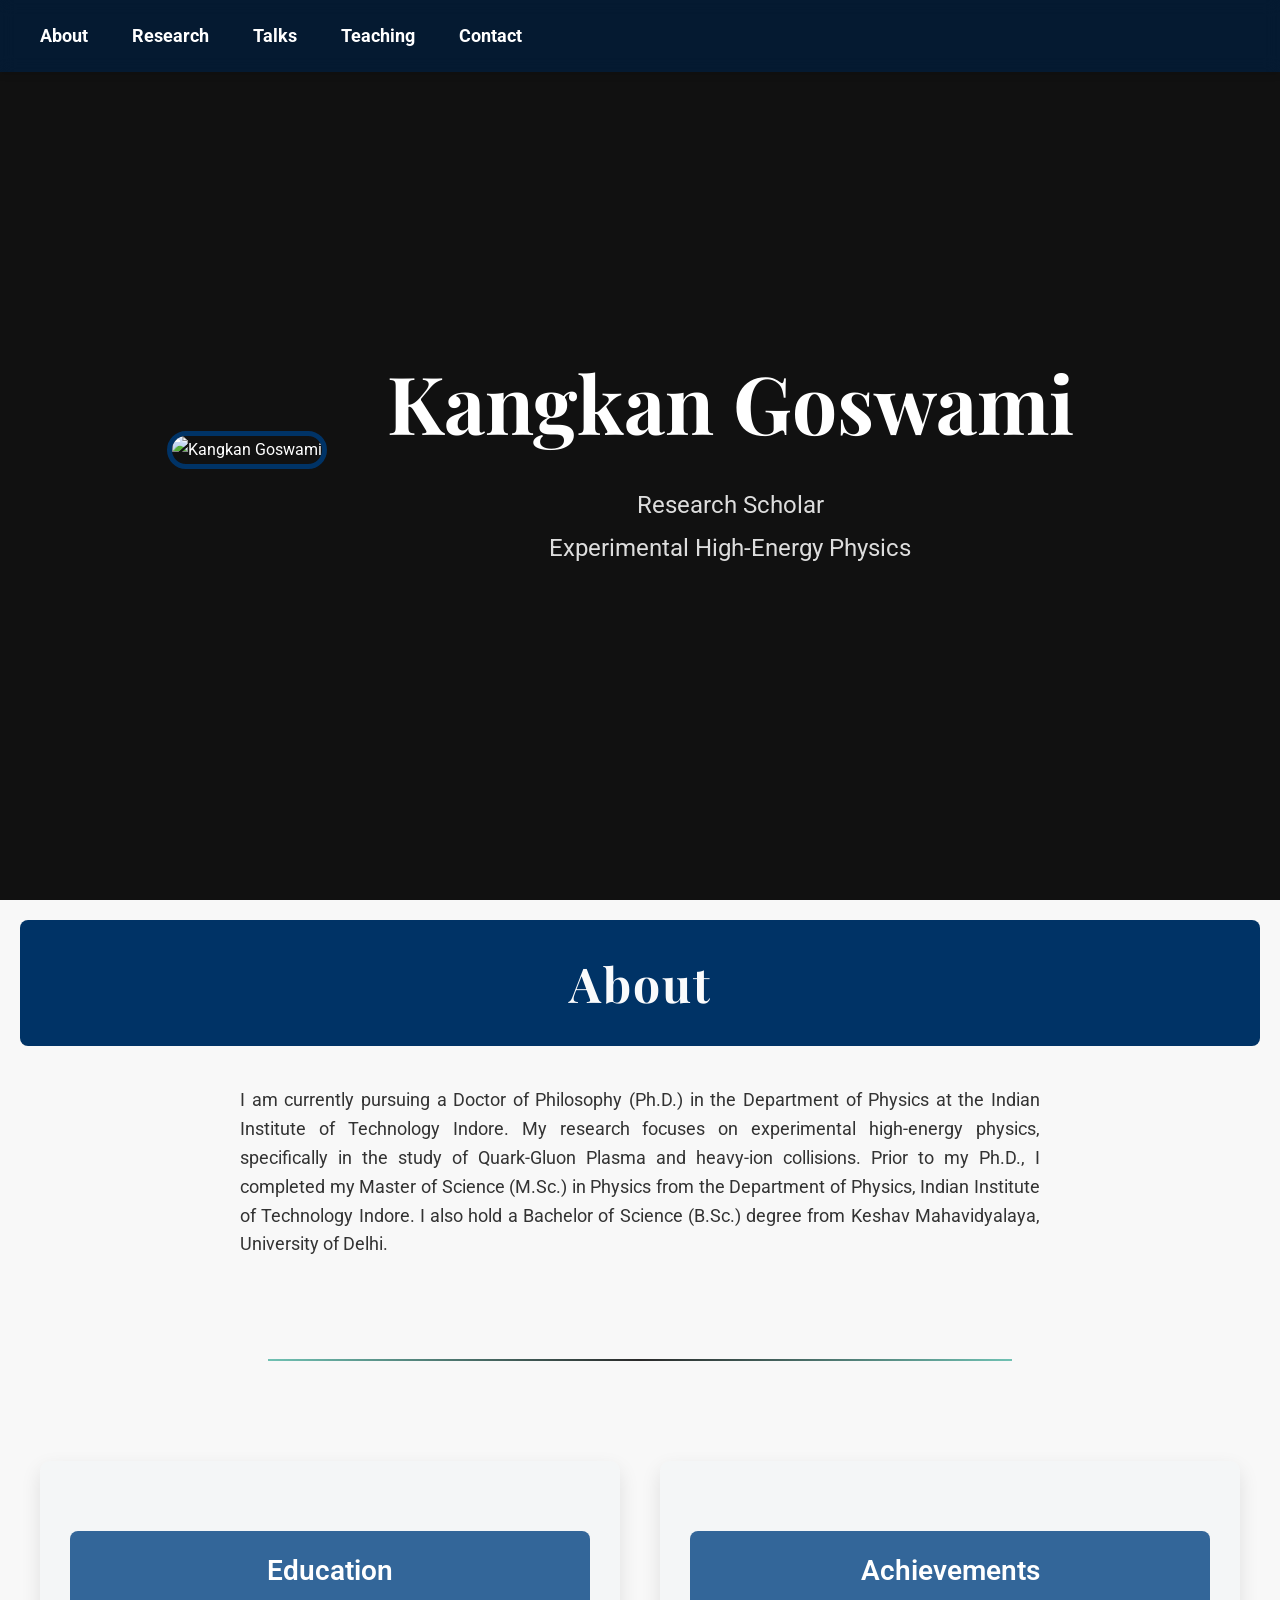
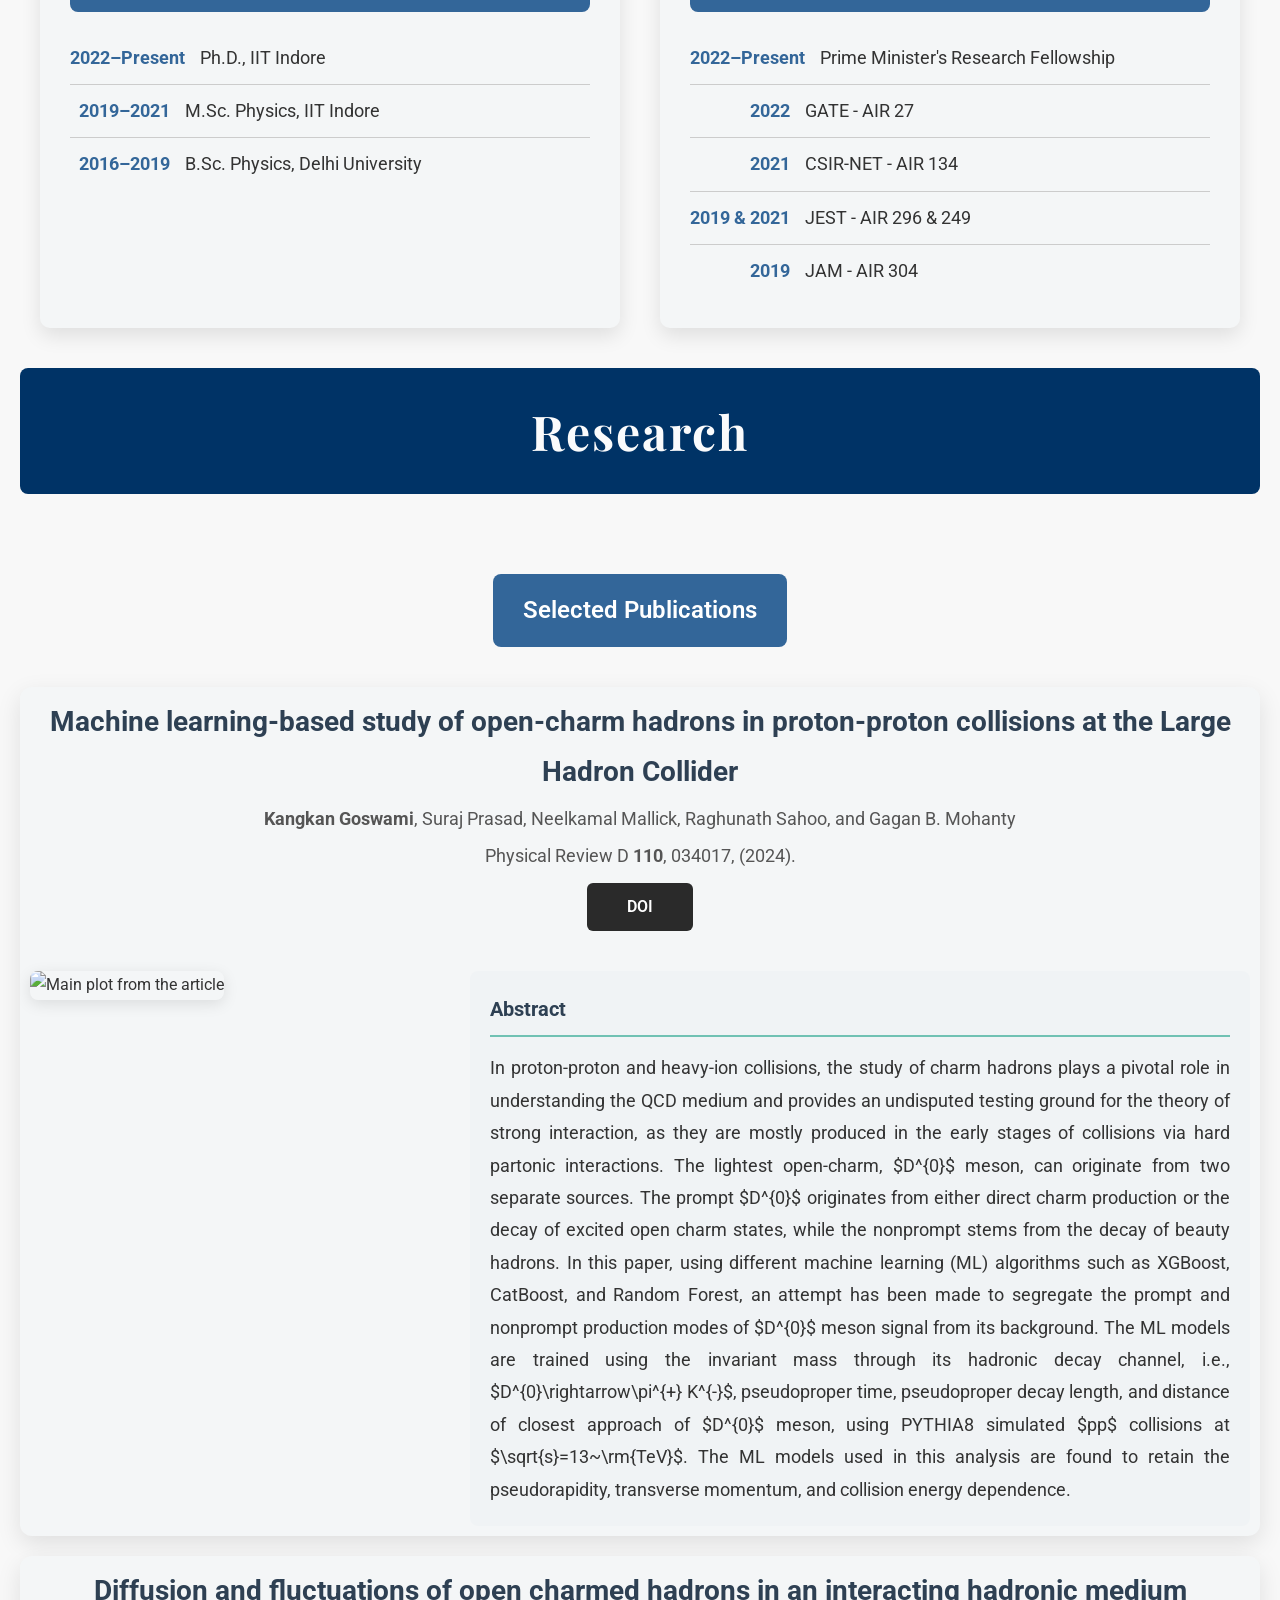
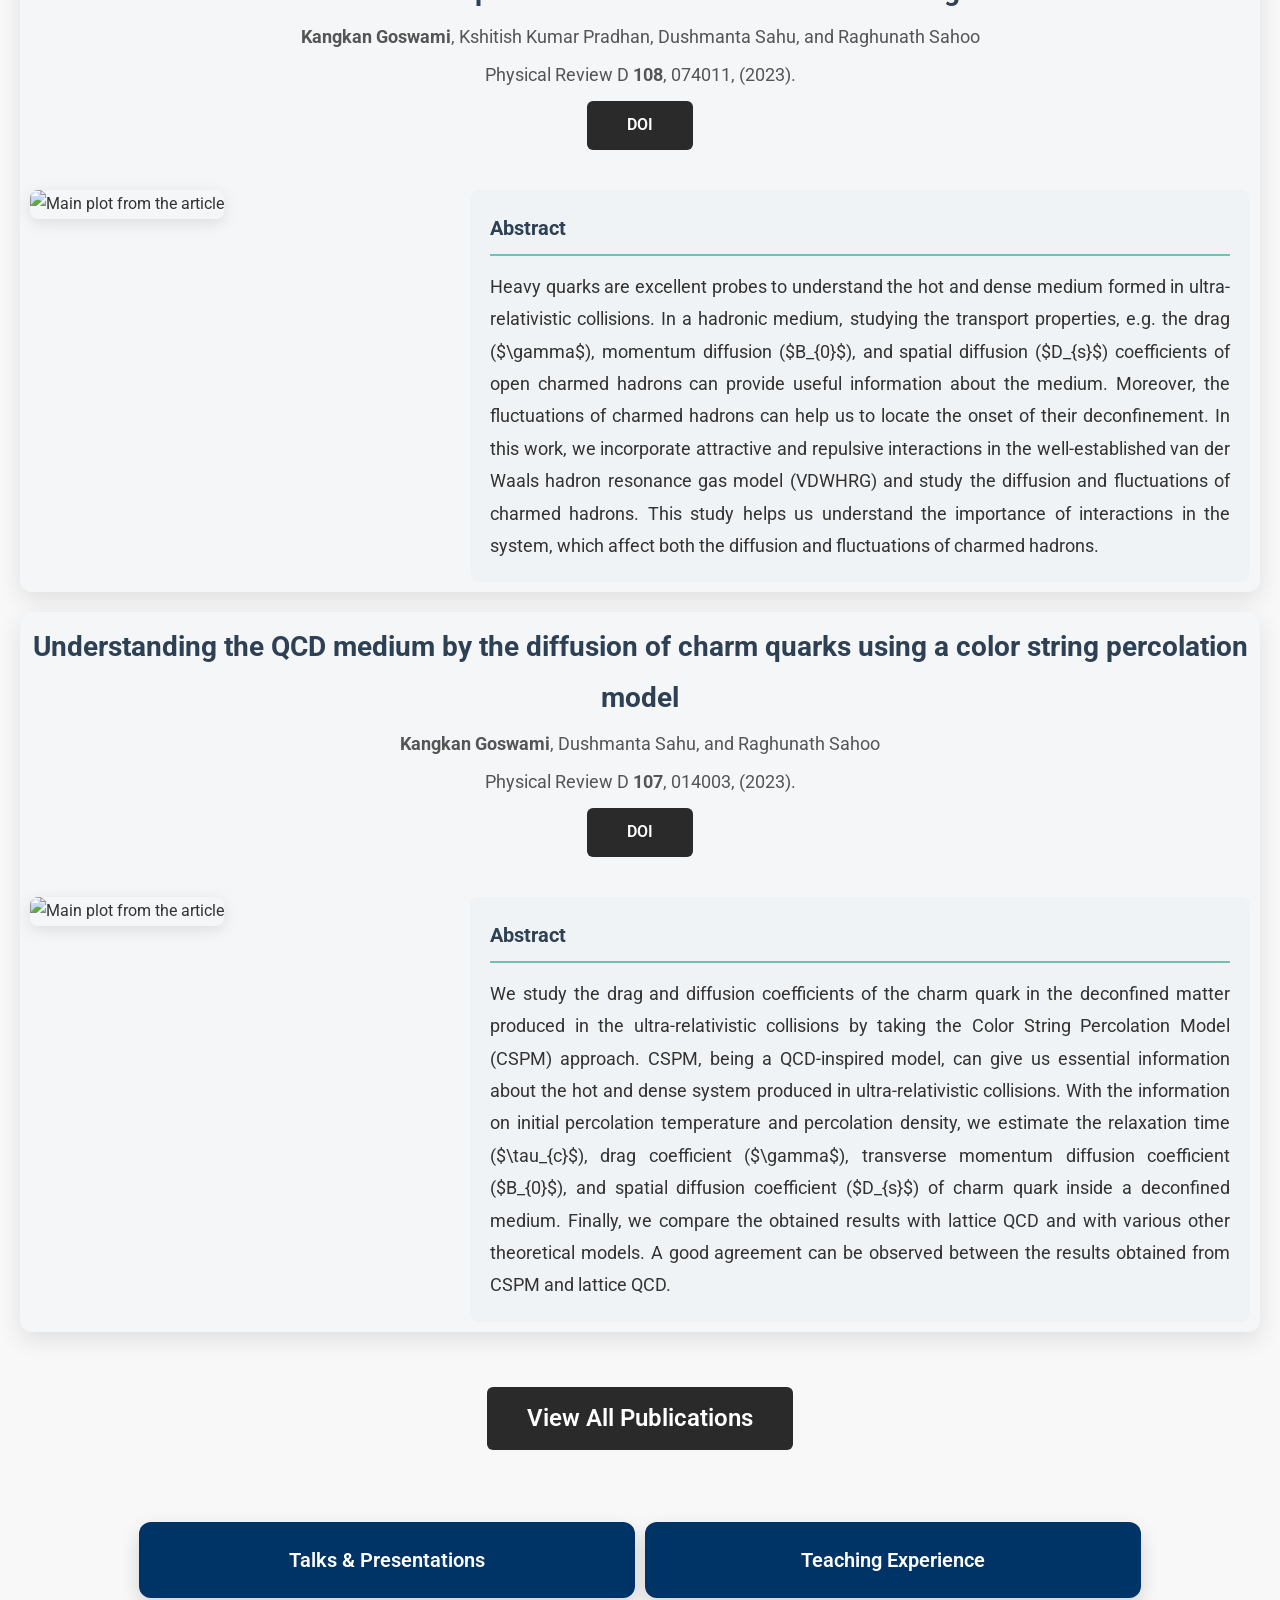
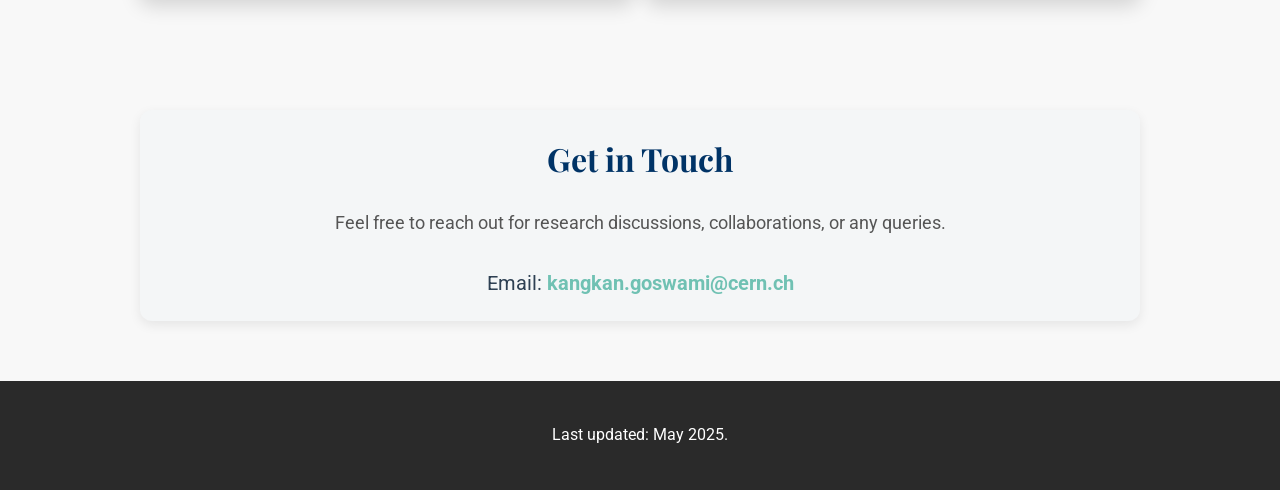
==== index.html @ d1cf0b66 "Update index.html" ====
<!DOCTYPE html>
<html lang="en">
<head>
  <meta charset="UTF-8">
  <meta name="viewport" content="width=device-width, initial-scale=1">
  <title>Kangkan Goswami</title>
  <!-- Google Fonts for typography -->
  <link href="https://fonts.googleapis.com/css2?family=Roboto:wght@400;500;700&family=Playfair+Display:wght@400;700&display=swap" rel="stylesheet">
  
<!---For LaTeX text---->
  <script>
    MathJax = {
      tex: {
        inlineMath: [['$', '$'], ['\\(', '\\)']],
        displayMath: [['$$', '$$'], ['\\[', '\\]']]
      },
      svg: {
        fontCache: 'global'
      }
    };
    </script>
    
    <!-- MathJax Loading -->
    <script src="https://polyfill.io/v3/polyfill.min.js?features=es6"></script>
    <script id="MathJax-script" defer src="https://cdn.jsdelivr.net/npm/mathjax@3/es5/tex-mml-chtml.js"></script>
    
    
    <style>
    /* Reset and Basic Setup */
    * {
      margin: 0;
      padding: 0;
      box-sizing: border-box;
    }

    html, body {
      font-family: 'Roboto', sans-serif;
      background-color: #f8f8f8;
      color: #333;
      scroll-behavior: smooth;
    }

    /* Global Styles */
    body {
      line-height: 1.8;
      overflow-x: hidden;
    }

    header {
  background: #2a2a2a;
  background-image: url('bkg.jpg');
  background-size: cover;
  background-position: center;
  color: #fff;
  height: 100vh;
  display: flex;
  justify-content: center;
  align-items: center;
  text-align: center;
  padding: 0 20px;
  position: relative;
  overflow: hidden;
  animation: slideInHeader 2s ease-out;
}

header::before {
  content: "";
  position: absolute;
  top: 0;
  left: 0;
  width: 100%;
  height: 100%;
  background: rgba(0, 0, 0, 0.6);
  z-index: 1;
}

.header-content {
  display: flex;
  flex-direction: row;
  gap: 60px;
  align-items: center;
  z-index: 2;
}

.text-content {
  margin-right: 40px;
}

.text-content h1 {
  font-family: 'Playfair Display', serif;
  font-size: 80px;
  font-weight: 700;
  margin-bottom: 10px;
  color: #ffffff;
  opacity: 1;
  
}

.text-content p {
  font-size: 24px;
  color: #ddd;
  opacity: 0;
  animation: fadeIn 1s forwards 2s;
}

.image-content img {
  width: 300px;
  height: 300px;
  object-fit: cover;
  border-radius: 20px;
  border: 5px solid #003366;
}
.article-content-wrapper {
  display: flex;
  justify-content: space-between;
  gap: 40px;
  margin-top: 30px;
  align-items: flex-start;
}

.article-plot-single {
  flex: 0 0 40%; /* Don't grow, don't shrink, start at 50% width */
  max-width: 400px; /* Maximum size */
  min-width: 250px; /* Minimum size */
}

.article-plot-single img {
  width: 100%;
  height: auto;
  border-radius: 8px;
  box-shadow: 0 4px 15px rgba(0,0,0,0.1);
}

.article-abstract {
  flex: 1;
  padding: 20px;
  background-color: #f0f3f5;
  border-radius: 8px;
}

.article-abstract h4 {
  font-size: 20px;
  color: #2e4053;
  margin-bottom: 15px;
  padding-bottom: 8px;
  border-bottom: 2px solid #70c1b3;
}

@media (max-width: 768px) {
  .article-content-wrapper {
    flex-direction: column;
  }
  
  .article-plot-single {
    width: 100%;
  }
}

    /* Navbar */
nav {
  position: fixed;
  top: 0;
  width: 100%;
  background-color: rgba(0, 31, 63, 0.7);
  backdrop-filter: blur(8px);
  -webkit-backdrop-filter: blur(8px);
  padding: 20px;
  z-index: 1000;
  box-shadow: 0 4px 6px rgba(0, 0, 0, 0.1);
  animation: slideInNav 1s ease-out;
  transition: top 0.4s ease;
}

nav.hidden {
  top: -100px; /* Hide nav outside viewport */
}

nav a {
  text-decoration: none;
  color: #fff;
  font-weight: bold;
  margin: 0 20px;
  font-size: 18px;
  transition: all 0.3s ease-in-out;
}

nav a:hover {
  color: #c0deb4;
  transform: translateY(-2px);
}

nav a.active {
  color: #70c1b3;
  border-bottom: 2px solid #70c1b3;
}
    /* Section Styles */
    section {
      padding: 20px 20px;
      min-height: 20vh;
      display: flex;
      flex-direction: column;
      justify-content: center;
      align-items: center;
      color: #333;
      animation: fadeIn 1.5s forwards;
    }

  .section-header {
  font-family: 'Playfair Display', serif;
  font-size: 48px;
  font-weight: bold;
  margin-bottom: 40px;
  color: #fafbfc;
  opacity: 1;
  background-color: #003366 ;
  text-align: center;
  width: 100%;
  padding: 20px;
  box-sizing: border-box;
  letter-spacing: 2px; /* NEW: subtle spacing */
  border-radius: 8px; /* NEW: softer design */
}
.description {
  max-width: 800px;
  text-align: justify;
  font-size: 18px;
  line-height: 1.6;
  margin-bottom: 40px;
}
.about-content {
  display: flex;
  flex-wrap: wrap;
  justify-content: center;
  gap: 40px;
  margin-top: 40px;
  width: 100%;
  max-width: 1200px;
}

.about-column {
  flex: 1 1 400px; /* grow, shrink, minimum width */
  background-color: #f4f6f7;
  padding: 30px;
  border-radius: 10px;
  box-shadow: 0px 8px 20px rgba(0, 0, 0, 0.1);
}

.about-column .subheader {
  background-color: #336699;
  color: #ffffff;
  font-size: 28px;
  margin-bottom: 20px;
  text-align: center;
}

.timeline {
  list-style: none;
  padding: 0;
}

.timeline li {
  padding: 10px 0;
  border-bottom: 1px solid #ccc;
  font-size: 18px;
  display: flex;
  align-items: center;
}

.timeline li:last-child {
  border-bottom: none;
}

.year {
  font-weight: bold;
  color: #336699;
  margin-right: 15px;
  min-width: 100px;
  text-align: right;
}
.section-separator {
  border: none;
  height: 2px;
  background: linear-gradient(to right, #70c1b3, #2a2a2a, #70c1b3);
  margin: 60px 0;
  width: 60%;
  opacity: 0.7;
  animation: fadeIn 1s forwards;
}
    .subheader {
      background-color: #336699;
      padding: 15px 30px;
      border-radius: 8px;
      font-size: 24px;
      font-weight: 600;
      color: #ffffff;
      margin-top: 40px;
      margin-bottom: 30px;
      opacity: 1;
    }

.research-article {
  background-color: #f4f6f7;
  padding: 10px;
  margin: 10px 0;
  border-radius: 12px;
  box-shadow: 0 8px 24px rgba(0,0,0,0.1);
  display: flex;
  flex-direction: column;
  gap: 10px;
  animation: fadeIn 1.5s forwards;
}

.article-info {
  text-align: center;
}

.article-title {
  font-size: 28px;
  color: #2e4053;
  margin-bottom: 5px;
}

.article-authors, .article-journal {
  font-size: 18px;
  color: #555;
  margin: 5px 0;
}

.doi-button {
  display: inline-block;
  margin-top: 5px;
  background-color: #2A2A2A;
  color: white;
  padding: 10px 40px;
  border-radius: 6px;
  text-decoration: none;
  font-weight: 600;
  transition: background-color 0.3s;
}

.doi-button:hover {
  background-color: #8ebae7;
  color: #2A2A2A;
  transform: translateY(-1px);
  
}
.contact-section {
  padding: 20px 20px;
  text-align: center;
  background-color: #f4f6f7;
  border-radius: 12px;
  margin: 60px auto;
  max-width: 1000px; /* <-- smaller width */
  box-shadow: 0 4px 12px rgba(0,0,0,0.08);
}

.contact-header {
  font-family: 'Playfair Display', serif;
  font-size: 32px; /* Slightly smaller header */
  color: #003366;
  margin-bottom: 20px;
}

.contact-description {
  font-size: 18px;
  color: #555;
  margin-bottom: 25px;
}

.contact-email {
  font-size: 20px;
  color: #2e4053;
}

.contact-link {
  color: #70c1b3;
  font-weight: bold;
  text-decoration: none;
  transition: color 0.3s;
}

.contact-link:hover {
  color: #003366;
  text-decoration: underline;
}
.article-plots {
  display: flex;
  justify-content: center;
  gap: 20px;
  flex-wrap: wrap;
}

.article-plots img {
  width: 45%;
  height: auto;
  border-radius: 8px;
  box-shadow: 0 4px 15px rgba(0,0,0,0.1);
}

.article-abstract {
  font-size: 18px;
  color: #333;
  text-align: justify;
}
.conference-proceeding {
  background-color: #f4f6f7;
  padding: 20px;
  margin: 30px 0;
  border-radius: 12px;
  box-shadow: 0 8px 24px rgba(0,0,0,0.1);
  text-align: center;
  animation: fadeIn 1.5s forwards;
}

.proceeding-title {
  font-size: 24px;
  color: #2e4053;
  margin-bottom: 10px;
}

.button-container {
  display: flex;
  width: 100%;
  justify-content: center;
  gap: 10px;
  margin-top: 10px;
  margin-bottom: 10px;
  flex-wrap: wrap;
}

.button-container {
  display: flex;
  justify-content: center;
  gap: 10px;
  margin-top: 10px;
  margin-bottom: 10px;
  flex-wrap: wrap;
}

.custom-button {
  flex: 0 0 40%; /* ~40% width */
  text-align: center;
  padding: 20px 0;
  background: #003366;
  color: white;
  text-decoration: none;
  font-size: 20px;
  font-weight: 600;
  border-radius: 12px;
  transition: all 0.4s ease;
  box-shadow: 0px 8px 20px rgba(0, 0, 0, 0.15);
}

.custom-button:hover {
  transform: translateY(-10px);
  background: #ffffff;
  color: #003366;
  box-shadow: 0px 12px 24px rgba(0, 0, 0, 0.2);
}

.proceeding-journal {
  font-size: 18px;
  color: #555;
  margin-bottom: 15px;
}

mjx-container[jax="CHTML"] {
      display: inline-block;
      vertical-align: middle;
    }

    footer {
      background: #2a2a2a;
      color: #fff;
      padding: 40px 20px;
      text-align: center;
      animation: fadeIn 1s forwards 3s;
    }

    a.footer-link {
      color: #70c1b3;
      text-decoration: none;
    }

    a.footer-link:hover {
      text-decoration: underline;
    }

    .highlight {
      color: #70c1b3;
    }


    /* Keyframes */
    @keyframes fadeIn {
      0% { opacity: 0; }
      100% { opacity: 1; }
    }

    @keyframes slideInHeader {
      0% { transform: translateY(-50px); opacity: 0; }
      100% { transform: translateY(0); opacity: 1; }
    }

    @keyframes slideInNav {
      0% { transform: translateY(-100%); }
      100% { transform: translateY(0); }
    }
  </style>
  
</head>

<body>

<nav>
  <a href="index.html#about">About</a>
  <a href="index.html#research">Research</a>
  <a href="talks.html">Talks</a>
  <a href="teaching.html">Teaching</a>
  <a href="index.html#contact">Contact</a>
</nav>

<header>
  <div class="header-content">
    <div class="image-content">
      <img src="kangkan.JPG" alt="Kangkan Goswami">
    </div>
    <div class="text-content">
      <h1>Kangkan Goswami</h1>
      <p>Research Scholar</p>
      <p>Experimental High-Energy Physics</p>
    </div>
  </div>
</header>

<section id="about">
    <div class="section-header">About</div>
    <p class="description">I am currently pursuing a Doctor of Philosophy (Ph.D.) in the Department of Physics at the Indian Institute of Technology Indore. My research focuses on experimental high-energy physics, specifically in the study of Quark-Gluon Plasma and heavy-ion collisions.
        Prior to my Ph.D., I completed my Master of Science (M.Sc.) in Physics from the Department of Physics, Indian Institute of Technology Indore. I also hold a Bachelor of Science (B.Sc.) degree from Keshav Mahavidyalaya, University of Delhi.</p>
        
        <hr class="section-separator">


        <div class="about-content">
          <div class="about-column">
            <div class="subheader">Education</div>
            <ul class="timeline">
              <li><span class="year">2022–Present</span> Ph.D., IIT Indore</li>
              <li><span class="year">2019–2021</span> M.Sc. Physics, IIT Indore</li>
              <li><span class="year">2016–2019</span> B.Sc. Physics, Delhi University</li>
            </ul>
          </div>
          
          <div class="about-column">
            <div class="subheader">Achievements</div>
            <ul class="timeline">
              <li><span class="year">2022–Present</span> Prime Minister's Research Fellowship</li>
              <li><span class="year">2022</span> GATE - AIR 27</li>
              <li><span class="year">2021</span> CSIR-NET - AIR 134</li>
              <li><span class="year">2019 & 2021</span> JEST - AIR 296 & 249</li>
              <li><span class="year">2019</span> JAM - AIR 304</li>
            </ul>
          </div>
        </div>
  </section>

  <section id="research">
    <div class="section-header">Research</div>
    <div class="subheader">Selected Publications</div>

    <div class="research-article">
      <div class="article-info">
        <h3 class="article-title">Machine learning-based study of open-charm hadrons in proton-proton collisions at the Large Hadron Collider</h3>
        <p class="article-authors"><strong>Kangkan Goswami</strong>, Suraj Prasad, Neelkamal Mallick, Raghunath Sahoo, and Gagan B. Mohanty</p>
        <p class="article-journal">Physical Review D <strong>110</strong>, 034017, (2024).</p>
        <a href="https://doi.org/10.1103/PhysRevD.110.034017" target="_blank" class="doi-button">DOI</a>
      </div>
    
      <div class="article-content-wrapper">
        <div class="article-plot-single">
          <img src="Paper3.png" alt="Main plot from the article">
        </div>
        <div class="article-abstract">
          <h4>Abstract</h4>
          <p>In proton-proton and heavy-ion collisions, the study of charm hadrons plays a pivotal role in understanding the QCD medium and provides an undisputed testing ground for the theory of strong interaction, as they are mostly produced in the early stages of collisions via hard partonic interactions. The lightest open-charm, $D^{0}$ meson, can originate from two separate sources. The prompt $D^{0}$ originates from either direct charm production or the decay of excited open charm states, while the nonprompt stems from the decay of beauty hadrons. In this paper, using different machine learning (ML) algorithms such as XGBoost, CatBoost, and Random Forest, an attempt has been made to segregate the prompt and nonprompt production modes of $D^{0}$ meson signal from its background. The ML models are trained using the invariant mass through its hadronic decay channel, i.e., $D^{0}\rightarrow\pi^{+} K^{-}$, pseudoproper time, pseudoproper decay length, and distance of closest approach of $D^{0}$ meson, using PYTHIA8 simulated $pp$ collisions at $\sqrt{s}=13~\rm{TeV}$. The ML models used in this analysis are found to retain the pseudorapidity, transverse momentum, and collision energy dependence. 
          </p>
        </div>
      </div>
    </div>


    <div class="research-article">
      <div class="article-info">
        <h3 class="article-title">Diffusion and fluctuations of open charmed hadrons in an interacting hadronic medium</h3>
        <p class="article-authors"><strong>Kangkan Goswami</strong>, Kshitish Kumar Pradhan, Dushmanta Sahu, and Raghunath Sahoo</p>
        <p class="article-journal">Physical Review D <strong>108</strong>, 074011, (2023).</p>
        <a href="https://doi.org/10.1103/PhysRevD.108.074011" target="_blank" class="doi-button">DOI</a>
      </div>
    
      <div class="article-content-wrapper">
        <div class="article-plot-single">
          <img src="Paper2.png" alt="Main plot from the article">
        </div>
        <div class="article-abstract">
          <h4>Abstract</h4>
          <p>Heavy quarks are excellent probes to understand the hot and dense medium formed in ultra-relativistic collisions. In a hadronic medium, studying the transport properties, e.g. the drag ($\gamma$), momentum diffusion ($B_{0}$), and spatial diffusion ($D_{s}$) coefficients of open charmed hadrons can provide useful information about the medium. Moreover, the fluctuations of charmed hadrons can help us to locate the onset of their deconfinement. In this work, we incorporate attractive and repulsive interactions in the well-established van der Waals hadron resonance gas model (VDWHRG) and study the diffusion and fluctuations of charmed hadrons. This study helps us understand the importance of interactions in the system, which affect both the diffusion and fluctuations of charmed hadrons.

          </p>
        </div>
      </div>
    </div>

    


    <div class="research-article">
      <div class="article-info">
        <h3 class="article-title">Understanding the QCD medium by the diffusion of charm quarks using a color string percolation model</h3>
        <p class="article-authors"><strong>Kangkan Goswami</strong>, Dushmanta Sahu, and Raghunath Sahoo</p>
        <p class="article-journal">Physical Review D <strong>107</strong>, 014003, (2023).</p>
        <a href="https://doi.org/10.1103/PhysRevD.107.014003" target="_blank" class="doi-button">DOI</a>
      </div>
    
      <div class="article-content-wrapper">
        <div class="article-plot-single">
          <img src="Paper1.png" alt="Main plot from the article">
        </div>
        <div class="article-abstract">
          <h4>Abstract</h4>
          <p>We study the drag and diffusion coefficients of the charm quark in the deconfined matter produced in the ultra-relativistic collisions by taking the Color String Percolation Model (CSPM) approach. CSPM, being a QCD-inspired model, can give us essential information about the hot and dense system produced in ultra-relativistic collisions. With the information on initial percolation temperature and percolation density, we estimate the relaxation time ($\tau_{c}$), drag coefficient ($\gamma$), transverse momentum diffusion coefficient ($B_{0}$), and spatial diffusion coefficient ($D_{s}$) of charm quark inside a deconfined medium. Finally, we compare the obtained results with lattice QCD and with various other theoretical models. A good agreement can be observed between the results obtained from CSPM and lattice QCD.

          </p>
        </div>
      </div>
    </div>


    <div style="text-align: center; margin-top: 40px;">
      <a href="publications.html" class="doi-button" style="font-size: 24px;">View All Publications</a>
    </div>
</section>

<section id="teaching">
  <div class="button-container">
    <a href="talks.html" class="custom-button talks">Talks & Presentations</a>
    <a href="teaching.html" class="custom-button teaching">Teaching Experience</a>
  </div>
  
</section>

<section id="contact" class="contact-section">
  <h2 class="contact-header">Get in Touch</h2>
  <p class="contact-description">Feel free to reach out for research discussions, collaborations, or any queries.</p>
  <p class="contact-email">Email: <a class="contact-link" href="mailto:kangkan.goswami@cern.ch">kangkan.goswami@cern.ch</a></p>
</section>

<footer>
  Last updated: May 2025. 
</footer>

<script>
  document.addEventListener("DOMContentLoaded", function() {
    let lastScrollTop = 0;
    const nav = document.querySelector("nav");
  
    window.addEventListener("scroll", function() {
      let scrollTop = window.pageYOffset || document.documentElement.scrollTop;
  
      if (scrollTop > lastScrollTop) {
        // Scroll down
        nav.classList.add("hidden");
      } else {
        // Scroll up
        nav.classList.remove("hidden");
      }
      lastScrollTop = scrollTop;
    });
  });
  </script>
</body>
</html>
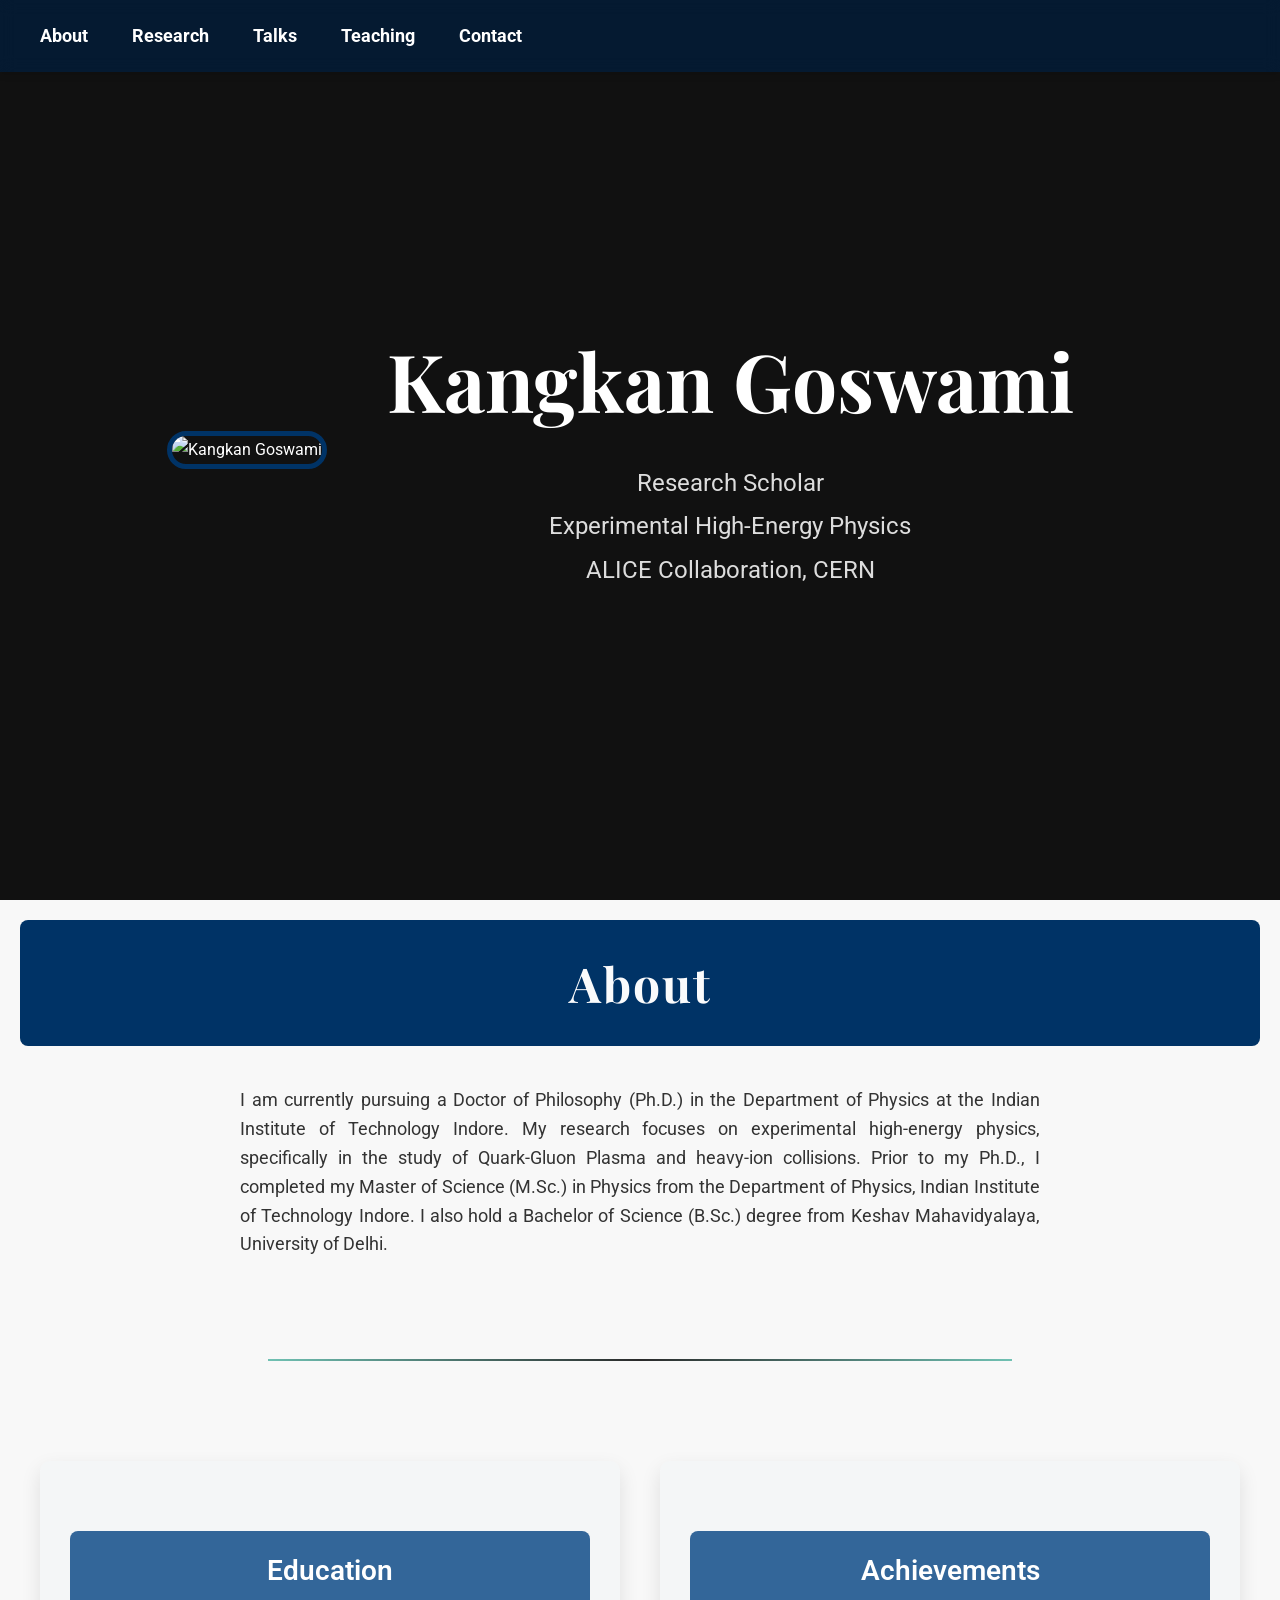
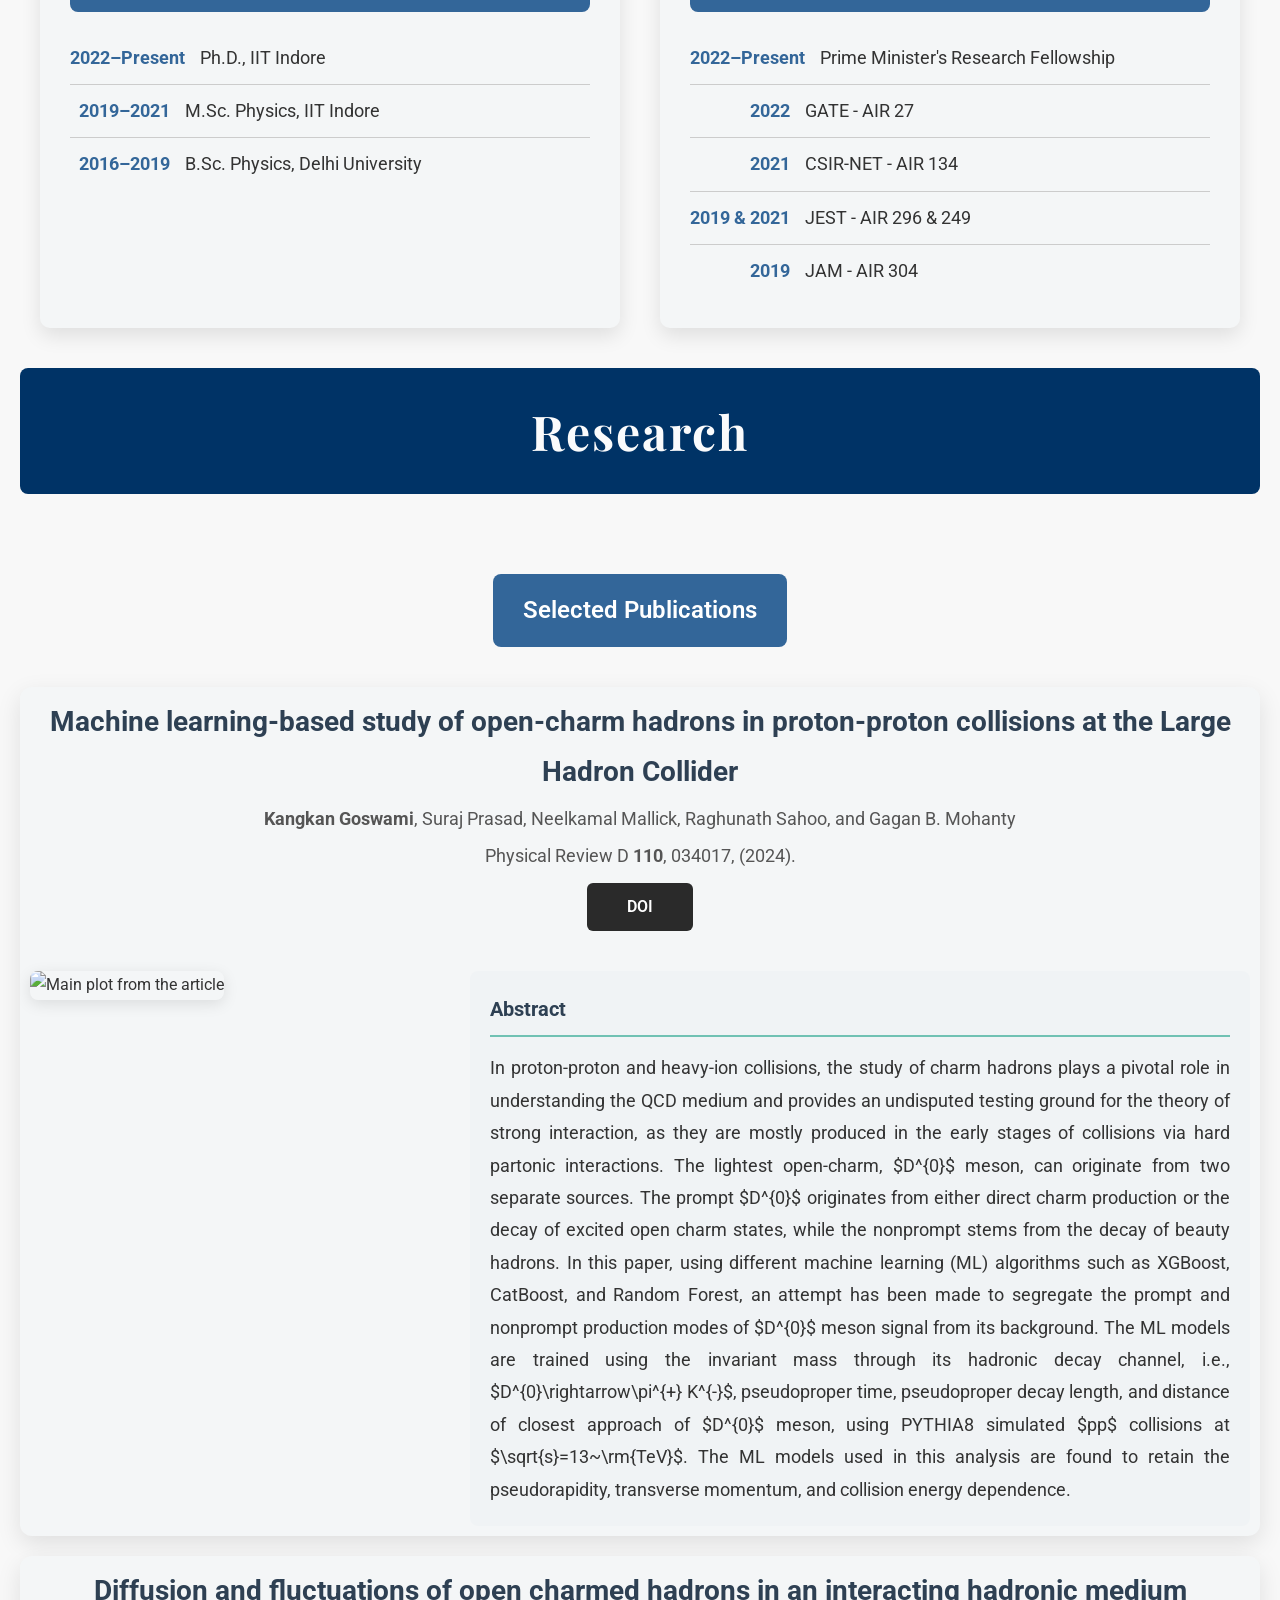
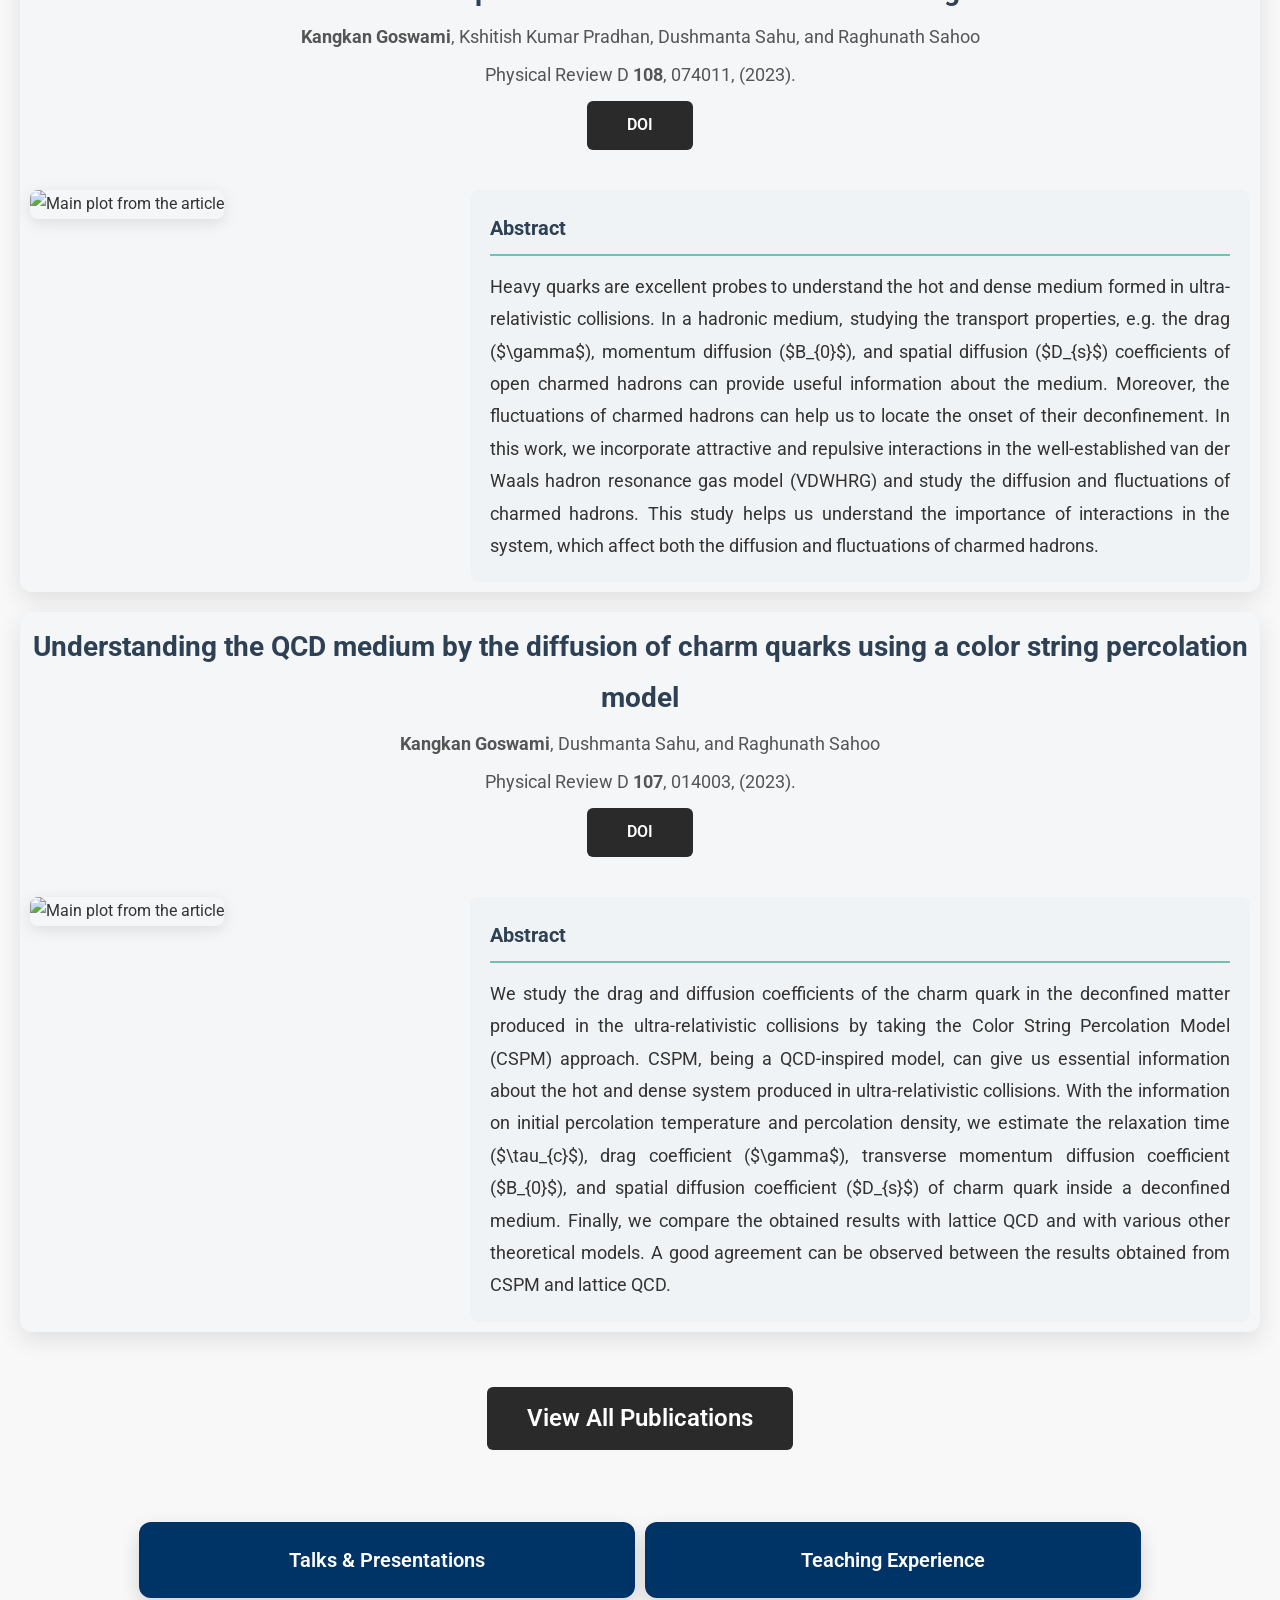
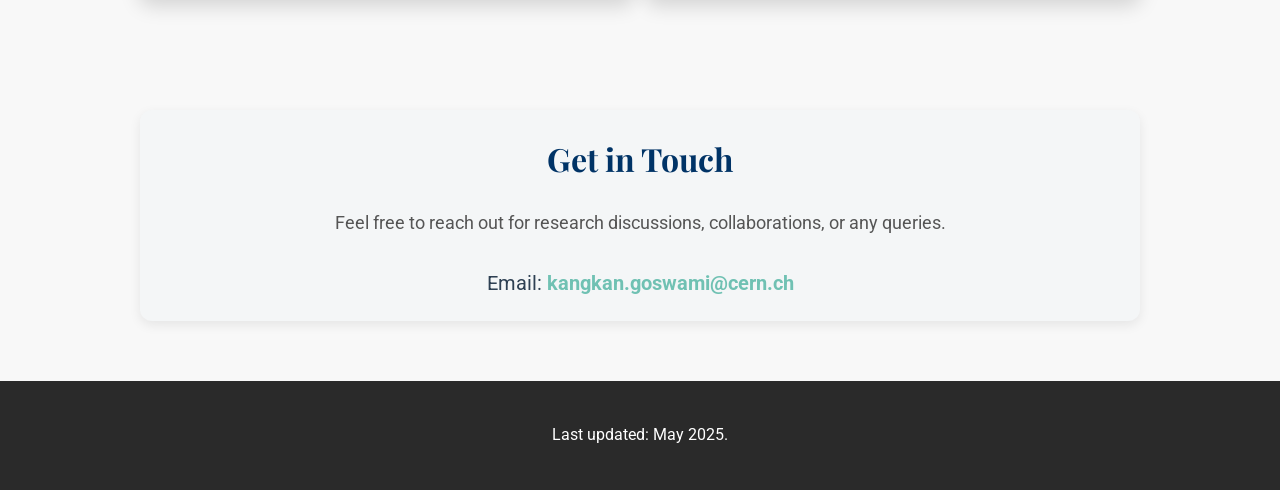
==== commit 9aa4d98c: "Update index.html" ====
--- a/index.html
+++ b/index.html
@@ -529,6 +529,7 @@
       <h1>Kangkan Goswami</h1>
       <p>Research Scholar</p>
       <p>Experimental High-Energy Physics</p>
+      <p>ALICE Collaboration, CERN</p>
     </div>
   </div>
 </header>
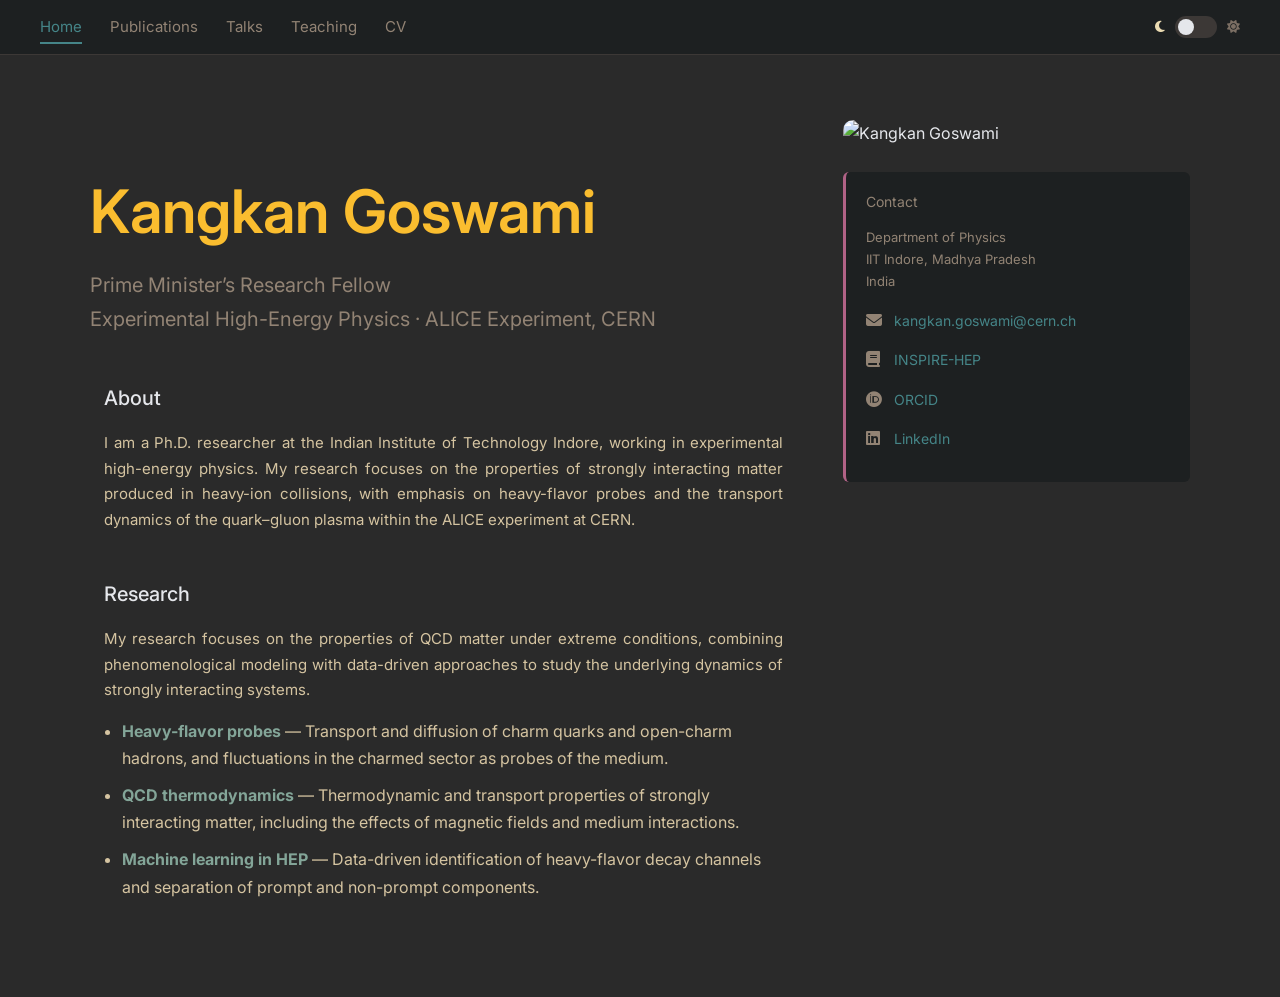
==== commit 9da6a8fa: "Add files via upload" ====
--- a/index.html
+++ b/index.html
@@ -1,682 +1,130 @@
 <!DOCTYPE html>
 <html lang="en">
 <head>
-  <meta charset="UTF-8">
-  <meta name="viewport" content="width=device-width, initial-scale=1">
-  <title>Kangkan Goswami</title>
-  <!-- Google Fonts for typography -->
-  <link href="https://fonts.googleapis.com/css2?family=Roboto:wght@400;500;700&family=Playfair+Display:wght@400;700&display=swap" rel="stylesheet">
-  
-<!---For LaTeX text---->
-  <script>
-    MathJax = {
-      tex: {
-        inlineMath: [['$', '$'], ['\\(', '\\)']],
-        displayMath: [['$$', '$$'], ['\\[', '\\]']]
-      },
-      svg: {
-        fontCache: 'global'
-      }
-    };
-    </script>
-    
-    <!-- MathJax Loading -->
-    <script src="https://polyfill.io/v3/polyfill.min.js?features=es6"></script>
-    <script id="MathJax-script" defer src="https://cdn.jsdelivr.net/npm/mathjax@3/es5/tex-mml-chtml.js"></script>
-    
-    
-    <style>
-    /* Reset and Basic Setup */
-    * {
-      margin: 0;
-      padding: 0;
-      box-sizing: border-box;
-    }
+<meta charset="UTF-8">
+<meta name="viewport" content="width=device-width, initial-scale=1">
+<title>Kangkan Goswami</title>
 
-    html, body {
-      font-family: 'Roboto', sans-serif;
-      background-color: #f8f8f8;
-      color: #333;
-      scroll-behavior: smooth;
-    }
+<link href="https://fonts.googleapis.com/css2?family=Inter:wght@300;400;500;600&display=swap" rel="stylesheet">
+<link rel="stylesheet" href="https://cdnjs.cloudflare.com/ajax/libs/font-awesome/6.5.0/css/all.min.css">
 
-    /* Global Styles */
-    body {
-      line-height: 1.8;
-      overflow-x: hidden;
-    }
-
-    header {
-  background: #2a2a2a;
-  background-image: url('bkg.jpg');
-  background-size: cover;
-  background-position: center;
-  color: #fff;
-  height: 100vh;
-  display: flex;
-  justify-content: center;
-  align-items: center;
-  text-align: center;
-  padding: 0 20px;
-  position: relative;
-  overflow: hidden;
-  animation: slideInHeader 2s ease-out;
-}
-
-header::before {
-  content: "";
-  position: absolute;
-  top: 0;
-  left: 0;
-  width: 100%;
-  height: 100%;
-  background: rgba(0, 0, 0, 0.6);
-  z-index: 1;
-}
-
-.header-content {
-  display: flex;
-  flex-direction: row;
-  gap: 60px;
-  align-items: center;
-  z-index: 2;
-}
-
-.text-content {
-  margin-right: 40px;
-}
-
-.text-content h1 {
-  font-family: 'Playfair Display', serif;
-  font-size: 80px;
-  font-weight: 700;
-  margin-bottom: 10px;
-  color: #ffffff;
-  opacity: 1;
-  
-}
-
-.text-content p {
-  font-size: 24px;
-  color: #ddd;
-  opacity: 0;
-  animation: fadeIn 1s forwards 2s;
-}
-
-.image-content img {
-  width: 300px;
-  height: 300px;
-  object-fit: cover;
-  border-radius: 20px;
-  border: 5px solid #003366;
-}
-.article-content-wrapper {
-  display: flex;
-  justify-content: space-between;
-  gap: 40px;
-  margin-top: 30px;
-  align-items: flex-start;
-}
-
-.article-plot-single {
-  flex: 0 0 40%; /* Don't grow, don't shrink, start at 50% width */
-  max-width: 400px; /* Maximum size */
-  min-width: 250px; /* Minimum size */
-}
-
-.article-plot-single img {
-  width: 100%;
-  height: auto;
-  border-radius: 8px;
-  box-shadow: 0 4px 15px rgba(0,0,0,0.1);
-}
-
-.article-abstract {
-  flex: 1;
-  padding: 20px;
-  background-color: #f0f3f5;
-  border-radius: 8px;
-}
-
-.article-abstract h4 {
-  font-size: 20px;
-  color: #2e4053;
-  margin-bottom: 15px;
-  padding-bottom: 8px;
-  border-bottom: 2px solid #70c1b3;
-}
-
-@media (max-width: 768px) {
-  .article-content-wrapper {
-    flex-direction: column;
-  }
-  
-  .article-plot-single {
-    width: 100%;
-  }
-}
-
-    /* Navbar */
-nav {
-  position: fixed;
-  top: 0;
-  width: 100%;
-  background-color: rgba(0, 31, 63, 0.7);
-  backdrop-filter: blur(8px);
-  -webkit-backdrop-filter: blur(8px);
-  padding: 20px;
-  z-index: 1000;
-  box-shadow: 0 4px 6px rgba(0, 0, 0, 0.1);
-  animation: slideInNav 1s ease-out;
-  transition: top 0.4s ease;
-}
-
-nav.hidden {
-  top: -100px; /* Hide nav outside viewport */
-}
-
-nav a {
-  text-decoration: none;
-  color: #fff;
-  font-weight: bold;
-  margin: 0 20px;
-  font-size: 18px;
-  transition: all 0.3s ease-in-out;
-}
-
-nav a:hover {
-  color: #c0deb4;
-  transform: translateY(-2px);
-}
-
-nav a.active {
-  color: #70c1b3;
-  border-bottom: 2px solid #70c1b3;
-}
-    /* Section Styles */
-    section {
-      padding: 20px 20px;
-      min-height: 20vh;
-      display: flex;
-      flex-direction: column;
-      justify-content: center;
-      align-items: center;
-      color: #333;
-      animation: fadeIn 1.5s forwards;
-    }
-
-  .section-header {
-  font-family: 'Playfair Display', serif;
-  font-size: 48px;
-  font-weight: bold;
-  margin-bottom: 40px;
-  color: #fafbfc;
-  opacity: 1;
-  background-color: #003366 ;
-  text-align: center;
-  width: 100%;
-  padding: 20px;
-  box-sizing: border-box;
-  letter-spacing: 2px; /* NEW: subtle spacing */
-  border-radius: 8px; /* NEW: softer design */
-}
-.description {
-  max-width: 800px;
-  text-align: justify;
-  font-size: 18px;
-  line-height: 1.6;
-  margin-bottom: 40px;
-}
-.about-content {
-  display: flex;
-  flex-wrap: wrap;
-  justify-content: center;
-  gap: 40px;
-  margin-top: 40px;
-  width: 100%;
-  max-width: 1200px;
-}
-
-.about-column {
-  flex: 1 1 400px; /* grow, shrink, minimum width */
-  background-color: #f4f6f7;
-  padding: 30px;
-  border-radius: 10px;
-  box-shadow: 0px 8px 20px rgba(0, 0, 0, 0.1);
-}
-
-.about-column .subheader {
-  background-color: #336699;
-  color: #ffffff;
-  font-size: 28px;
-  margin-bottom: 20px;
-  text-align: center;
-}
-
-.timeline {
-  list-style: none;
-  padding: 0;
-}
-
-.timeline li {
-  padding: 10px 0;
-  border-bottom: 1px solid #ccc;
-  font-size: 18px;
-  display: flex;
-  align-items: center;
-}
-
-.timeline li:last-child {
-  border-bottom: none;
-}
-
-.year {
-  font-weight: bold;
-  color: #336699;
-  margin-right: 15px;
-  min-width: 100px;
-  text-align: right;
-}
-.section-separator {
-  border: none;
-  height: 2px;
-  background: linear-gradient(to right, #70c1b3, #2a2a2a, #70c1b3);
-  margin: 60px 0;
-  width: 60%;
-  opacity: 0.7;
-  animation: fadeIn 1s forwards;
-}
-    .subheader {
-      background-color: #336699;
-      padding: 15px 30px;
-      border-radius: 8px;
-      font-size: 24px;
-      font-weight: 600;
-      color: #ffffff;
-      margin-top: 40px;
-      margin-bottom: 30px;
-      opacity: 1;
-    }
-
-.research-article {
-  background-color: #f4f6f7;
-  padding: 10px;
-  margin: 10px 0;
-  border-radius: 12px;
-  box-shadow: 0 8px 24px rgba(0,0,0,0.1);
-  display: flex;
-  flex-direction: column;
-  gap: 10px;
-  animation: fadeIn 1.5s forwards;
-}
-
-.article-info {
-  text-align: center;
-}
-
-.article-title {
-  font-size: 28px;
-  color: #2e4053;
-  margin-bottom: 5px;
-}
-
-.article-authors, .article-journal {
-  font-size: 18px;
-  color: #555;
-  margin: 5px 0;
-}
-
-.doi-button {
-  display: inline-block;
-  margin-top: 5px;
-  background-color: #2A2A2A;
-  color: white;
-  padding: 10px 40px;
-  border-radius: 6px;
-  text-decoration: none;
-  font-weight: 600;
-  transition: background-color 0.3s;
-}
-
-.doi-button:hover {
-  background-color: #8ebae7;
-  color: #2A2A2A;
-  transform: translateY(-1px);
-  
-}
-.contact-section {
-  padding: 20px 20px;
-  text-align: center;
-  background-color: #f4f6f7;
-  border-radius: 12px;
-  margin: 60px auto;
-  max-width: 1000px; /* <-- smaller width */
-  box-shadow: 0 4px 12px rgba(0,0,0,0.08);
-}
-
-.contact-header {
-  font-family: 'Playfair Display', serif;
-  font-size: 32px; /* Slightly smaller header */
-  color: #003366;
-  margin-bottom: 20px;
-}
-
-.contact-description {
-  font-size: 18px;
-  color: #555;
-  margin-bottom: 25px;
-}
-
-.contact-email {
-  font-size: 20px;
-  color: #2e4053;
-}
-
-.contact-link {
-  color: #70c1b3;
-  font-weight: bold;
-  text-decoration: none;
-  transition: color 0.3s;
-}
-
-.contact-link:hover {
-  color: #003366;
-  text-decoration: underline;
-}
-.article-plots {
-  display: flex;
-  justify-content: center;
-  gap: 20px;
-  flex-wrap: wrap;
-}
-
-.article-plots img {
-  width: 45%;
-  height: auto;
-  border-radius: 8px;
-  box-shadow: 0 4px 15px rgba(0,0,0,0.1);
-}
-
-.article-abstract {
-  font-size: 18px;
-  color: #333;
-  text-align: justify;
-}
-.conference-proceeding {
-  background-color: #f4f6f7;
-  padding: 20px;
-  margin: 30px 0;
-  border-radius: 12px;
-  box-shadow: 0 8px 24px rgba(0,0,0,0.1);
-  text-align: center;
-  animation: fadeIn 1.5s forwards;
-}
-
-.proceeding-title {
-  font-size: 24px;
-  color: #2e4053;
-  margin-bottom: 10px;
-}
-
-.button-container {
-  display: flex;
-  width: 100%;
-  justify-content: center;
-  gap: 10px;
-  margin-top: 10px;
-  margin-bottom: 10px;
-  flex-wrap: wrap;
-}
-
-.button-container {
-  display: flex;
-  justify-content: center;
-  gap: 10px;
-  margin-top: 10px;
-  margin-bottom: 10px;
-  flex-wrap: wrap;
-}
-
-.custom-button {
-  flex: 0 0 40%; /* ~40% width */
-  text-align: center;
-  padding: 20px 0;
-  background: #003366;
-  color: white;
-  text-decoration: none;
-  font-size: 20px;
-  font-weight: 600;
-  border-radius: 12px;
-  transition: all 0.4s ease;
-  box-shadow: 0px 8px 20px rgba(0, 0, 0, 0.15);
-}
-
-.custom-button:hover {
-  transform: translateY(-10px);
-  background: #ffffff;
-  color: #003366;
-  box-shadow: 0px 12px 24px rgba(0, 0, 0, 0.2);
-}
-
-.proceeding-journal {
-  font-size: 18px;
-  color: #555;
-  margin-bottom: 15px;
-}
-
-mjx-container[jax="CHTML"] {
-      display: inline-block;
-      vertical-align: middle;
-    }
-
-    footer {
-      background: #2a2a2a;
-      color: #fff;
-      padding: 40px 20px;
-      text-align: center;
-      animation: fadeIn 1s forwards 3s;
-    }
-
-    a.footer-link {
-      color: #70c1b3;
-      text-decoration: none;
-    }
-
-    a.footer-link:hover {
-      text-decoration: underline;
-    }
-
-    .highlight {
-      color: #70c1b3;
-    }
-
-
-    /* Keyframes */
-    @keyframes fadeIn {
-      0% { opacity: 0; }
-      100% { opacity: 1; }
-    }
-
-    @keyframes slideInHeader {
-      0% { transform: translateY(-50px); opacity: 0; }
-      100% { transform: translateY(0); opacity: 1; }
-    }
-
-    @keyframes slideInNav {
-      0% { transform: translateY(-100%); }
-      100% { transform: translateY(0); }
-    }
-  </style>
-  
+<link rel="stylesheet" href="styles.css">
 </head>
 
 <body>
 
-<nav>
-  <a href="index.html#about">About</a>
-  <a href="index.html#research">Research</a>
-  <a href="talks.html">Talks</a>
-  <a href="teaching.html">Teaching</a>
-  <a href="index.html#contact">Contact</a>
+<nav class="top-nav">
+  <div class="nav-container">
+    
+    <div class="nav-left">
+      <a href="index.html" class="active">Home</a>
+      <a href="publications.html">Publications</a>
+      <a href="talks.html">Talks</a>
+      <a href="teaching.html">Teaching</a>
+      <a href="cv.html">CV</a>
+    </div>
+
+    <div class="nav-right">
+  <div class="theme-toggle-wrapper">
+    
+    <i class="fas fa-moon toggle-icon moon"></i>
+
+    <label class="theme-switch">
+      <input type="checkbox" id="themeToggle" onchange="toggleTheme()">
+      <span class="slider"></span>
+    </label>
+
+    <i class="fas fa-sun toggle-icon sun"></i>
+
+  </div>
+</div>
+
+  </div>
 </nav>
 
-<header>
-  <div class="header-content">
-    <div class="image-content">
-      <img src="kangkan.JPG" alt="Kangkan Goswami">
-    </div>
-    <div class="text-content">
-      <h1>Kangkan Goswami</h1>
-      <p>Research Scholar</p>
-      <p>Experimental High-Energy Physics</p>
-      <p>ALICE Collaboration, CERN</p>
-    </div>
-  </div>
-</header>
+<div class="container">
 
-<section id="about">
-    <div class="section-header">About</div>
-    <p class="description">I am currently pursuing a Doctor of Philosophy (Ph.D.) in the Department of Physics at the Indian Institute of Technology Indore. My research focuses on experimental high-energy physics, specifically in the study of Quark-Gluon Plasma and heavy-ion collisions.
-        Prior to my Ph.D., I completed my Master of Science (M.Sc.) in Physics from the Department of Physics, Indian Institute of Technology Indore. I also hold a Bachelor of Science (B.Sc.) degree from Keshav Mahavidyalaya, University of Delhi.</p>
-        
-        <hr class="section-separator">
+  <!-- LEFT -->
+  <div class="main">
 
-
-        <div class="about-content">
-          <div class="about-column">
-            <div class="subheader">Education</div>
-            <ul class="timeline">
-              <li><span class="year">2022–Present</span> Ph.D., IIT Indore</li>
-              <li><span class="year">2019–2021</span> M.Sc. Physics, IIT Indore</li>
-              <li><span class="year">2016–2019</span> B.Sc. Physics, Delhi University</li>
-            </ul>
-          </div>
-          
-          <div class="about-column">
-            <div class="subheader">Achievements</div>
-            <ul class="timeline">
-              <li><span class="year">2022–Present</span> Prime Minister's Research Fellowship</li>
-              <li><span class="year">2022</span> GATE - AIR 27</li>
-              <li><span class="year">2021</span> CSIR-NET - AIR 134</li>
-              <li><span class="year">2019 & 2021</span> JEST - AIR 296 & 249</li>
-              <li><span class="year">2019</span> JAM - AIR 304</li>
-            </ul>
-          </div>
-        </div>
-  </section>
-
-  <section id="research">
-    <div class="section-header">Research</div>
-    <div class="subheader">Selected Publications</div>
-
-    <div class="research-article">
-      <div class="article-info">
-        <h3 class="article-title">Machine learning-based study of open-charm hadrons in proton-proton collisions at the Large Hadron Collider</h3>
-        <p class="article-authors"><strong>Kangkan Goswami</strong>, Suraj Prasad, Neelkamal Mallick, Raghunath Sahoo, and Gagan B. Mohanty</p>
-        <p class="article-journal">Physical Review D <strong>110</strong>, 034017, (2024).</p>
-        <a href="https://doi.org/10.1103/PhysRevD.110.034017" target="_blank" class="doi-button">DOI</a>
-      </div>
-    
-      <div class="article-content-wrapper">
-        <div class="article-plot-single">
-          <img src="Paper3.png" alt="Main plot from the article">
-        </div>
-        <div class="article-abstract">
-          <h4>Abstract</h4>
-          <p>In proton-proton and heavy-ion collisions, the study of charm hadrons plays a pivotal role in understanding the QCD medium and provides an undisputed testing ground for the theory of strong interaction, as they are mostly produced in the early stages of collisions via hard partonic interactions. The lightest open-charm, $D^{0}$ meson, can originate from two separate sources. The prompt $D^{0}$ originates from either direct charm production or the decay of excited open charm states, while the nonprompt stems from the decay of beauty hadrons. In this paper, using different machine learning (ML) algorithms such as XGBoost, CatBoost, and Random Forest, an attempt has been made to segregate the prompt and nonprompt production modes of $D^{0}$ meson signal from its background. The ML models are trained using the invariant mass through its hadronic decay channel, i.e., $D^{0}\rightarrow\pi^{+} K^{-}$, pseudoproper time, pseudoproper decay length, and distance of closest approach of $D^{0}$ meson, using PYTHIA8 simulated $pp$ collisions at $\sqrt{s}=13~\rm{TeV}$. The ML models used in this analysis are found to retain the pseudorapidity, transverse momentum, and collision energy dependence. 
-          </p>
-        </div>
-      </div>
+    <h1><span>Kangkan Goswami</span> </h1>
+    <div class="subtitle">
+      Prime Minister’s Research Fellow  <br> Experimental High-Energy Physics · ALICE Experiment, CERN
     </div>
 
+    <div class="section">
+      <h2>About</h2>
+        <p>
+        I am a Ph.D. researcher at the Indian Institute of Technology Indore, working in experimental high-energy physics. My research focuses on the properties of strongly interacting matter produced in heavy-ion collisions, with emphasis on heavy-flavor probes and the transport dynamics of the quark–gluon plasma within the ALICE experiment at CERN.
+        </p>
+    </div>
+<div class="section">
+  <h2>Research</h2>
 
-    <div class="research-article">
-      <div class="article-info">
-        <h3 class="article-title">Diffusion and fluctuations of open charmed hadrons in an interacting hadronic medium</h3>
-        <p class="article-authors"><strong>Kangkan Goswami</strong>, Kshitish Kumar Pradhan, Dushmanta Sahu, and Raghunath Sahoo</p>
-        <p class="article-journal">Physical Review D <strong>108</strong>, 074011, (2023).</p>
-        <a href="https://doi.org/10.1103/PhysRevD.108.074011" target="_blank" class="doi-button">DOI</a>
+  <p>
+    My research focuses on the properties of QCD matter under extreme conditions, combining phenomenological modeling with data-driven approaches to study the underlying dynamics of strongly interacting systems.
+  </p>
+
+  <ul class="research-list">
+    <li>
+      <strong>Heavy-flavor probes</strong> — Transport and diffusion of charm quarks and open-charm hadrons, and fluctuations in the charmed sector as probes of the medium.
+    </li>
+
+    <li>
+      <strong>QCD thermodynamics</strong> — Thermodynamic and transport properties of strongly interacting matter, including the effects of magnetic fields and medium interactions.
+    </li>
+
+    <li>
+      <strong>Machine learning in HEP</strong> — Data-driven identification of heavy-flavor decay channels and separation of prompt and non-prompt components.
+    </li>
+  </ul>
+</div>
+
+  </div>
+
+  <!-- RIGHT -->
+  <div class="sidebar">
+
+    <img src="kangkan.JPG" alt="Kangkan Goswami" class="profile-img">
+
+    <div class="contact-card">
+
+      <div class="contact-title">Contact</div>
+
+      <div class="address">
+        Department of Physics<br>
+        IIT Indore, Madhya Pradesh<br>
+        India
       </div>
-    
-      <div class="article-content-wrapper">
-        <div class="article-plot-single">
-          <img src="Paper2.png" alt="Main plot from the article">
-        </div>
-        <div class="article-abstract">
-          <h4>Abstract</h4>
-          <p>Heavy quarks are excellent probes to understand the hot and dense medium formed in ultra-relativistic collisions. In a hadronic medium, studying the transport properties, e.g. the drag ($\gamma$), momentum diffusion ($B_{0}$), and spatial diffusion ($D_{s}$) coefficients of open charmed hadrons can provide useful information about the medium. Moreover, the fluctuations of charmed hadrons can help us to locate the onset of their deconfinement. In this work, we incorporate attractive and repulsive interactions in the well-established van der Waals hadron resonance gas model (VDWHRG) and study the diffusion and fluctuations of charmed hadrons. This study helps us understand the importance of interactions in the system, which affect both the diffusion and fluctuations of charmed hadrons.
 
-          </p>
-        </div>
+      <div class="contact-item">
+        <i class="fas fa-envelope"></i>
+        <a href="mailto:kangkan.goswami@cern.ch">kangkan.goswami@cern.ch</a>
       </div>
+
+      <div class="contact-item">
+        <i class="fas fa-book"></i>
+        <a href="https://inspirehep.net/authors/2108812" target="_blank">INSPIRE-HEP</a>
+      </div>
+
+      <div class="contact-item">
+        <i class="fab fa-orcid"></i>
+        <a href="https://orcid.org/0000-0002-0476-1005" target="_blank">ORCID</a>
+      </div>
+      <div class="contact-item">
+        <i class="fab fa-linkedin"></i>
+        <a href="https://www.linkedin.com/in/kangkan-goswami-ab6349161/" 
+          target="_blank" 
+          rel="noopener noreferrer">
+          LinkedIn
+        </a>
+      </div>
+
     </div>
 
-    
+  </div>
 
-
-    <div class="research-article">
-      <div class="article-info">
-        <h3 class="article-title">Understanding the QCD medium by the diffusion of charm quarks using a color string percolation model</h3>
-        <p class="article-authors"><strong>Kangkan Goswami</strong>, Dushmanta Sahu, and Raghunath Sahoo</p>
-        <p class="article-journal">Physical Review D <strong>107</strong>, 014003, (2023).</p>
-        <a href="https://doi.org/10.1103/PhysRevD.107.014003" target="_blank" class="doi-button">DOI</a>
-      </div>
-    
-      <div class="article-content-wrapper">
-        <div class="article-plot-single">
-          <img src="Paper1.png" alt="Main plot from the article">
-        </div>
-        <div class="article-abstract">
-          <h4>Abstract</h4>
-          <p>We study the drag and diffusion coefficients of the charm quark in the deconfined matter produced in the ultra-relativistic collisions by taking the Color String Percolation Model (CSPM) approach. CSPM, being a QCD-inspired model, can give us essential information about the hot and dense system produced in ultra-relativistic collisions. With the information on initial percolation temperature and percolation density, we estimate the relaxation time ($\tau_{c}$), drag coefficient ($\gamma$), transverse momentum diffusion coefficient ($B_{0}$), and spatial diffusion coefficient ($D_{s}$) of charm quark inside a deconfined medium. Finally, we compare the obtained results with lattice QCD and with various other theoretical models. A good agreement can be observed between the results obtained from CSPM and lattice QCD.
-
-          </p>
-        </div>
-      </div>
-    </div>
-
-
-    <div style="text-align: center; margin-top: 40px;">
-      <a href="publications.html" class="doi-button" style="font-size: 24px;">View All Publications</a>
-    </div>
-</section>
-
-<section id="teaching">
-  <div class="button-container">
-    <a href="talks.html" class="custom-button talks">Talks & Presentations</a>
-    <a href="teaching.html" class="custom-button teaching">Teaching Experience</a>
-  </div>
-  
-</section>
-
-<section id="contact" class="contact-section">
-  <h2 class="contact-header">Get in Touch</h2>
-  <p class="contact-description">Feel free to reach out for research discussions, collaborations, or any queries.</p>
-  <p class="contact-email">Email: <a class="contact-link" href="mailto:kangkan.goswami@cern.ch">kangkan.goswami@cern.ch</a></p>
-</section>
-
-<footer>
-  Last updated: May 2025. 
-</footer>
-
-<script>
-  document.addEventListener("DOMContentLoaded", function() {
-    let lastScrollTop = 0;
-    const nav = document.querySelector("nav");
-  
-    window.addEventListener("scroll", function() {
-      let scrollTop = window.pageYOffset || document.documentElement.scrollTop;
-  
-      if (scrollTop > lastScrollTop) {
-        // Scroll down
-        nav.classList.add("hidden");
-      } else {
-        // Scroll up
-        nav.classList.remove("hidden");
-      }
-      lastScrollTop = scrollTop;
-    });
-  });
-  </script>
+</div>
+<script src="theme.js"></script>
 </body>
-</html>
+</html>
--- a/styles.css
+++ b/styles.css
@@ -0,0 +1,829 @@
+/* =====================================================
+   1. THEME SYSTEM (Gruvbox Dark + Light)
+   ===================================================== */
+
+:root {
+  /* DARK (default) */
+    --bg: #2a2a2a;
+    --bg-secondary: #1d2021;
+
+    --text: #e5e7eb;
+    --text-soft: #d5c4a1;
+    --text-muted: #928374;
+
+    --accent-blue: #458588;
+    --accent-blue-hover: #83a598;
+    --accent-yellow: #fabd2f;
+    --accent-purple: #b16286;
+    --accent-green: #8ec07c;
+    --accent-red: #fb4934;
+
+    --border: #3c3836;
+}
+
+body.light-mode {
+  /* LIGHT (Gruvbox light) */
+  --bg: #fbf1c7;
+  --bg-secondary: #f2e5bc;
+
+  --text: #3c3836;
+  --text-soft: #504945;
+  --text-muted: #7c6f64;
+
+  --accent-blue: #076678;
+  --accent-blue-hover: #458588;
+  --accent-yellow: #b57614;
+  --accent-purple: #8f3f71;
+  --accent-green: #79740e;
+  --accent-red: #9d0006;
+
+  --border: #d5c4a1;
+}
+
+
+/* =====================================================
+   2. BASE
+   ===================================================== */
+
+body {
+  margin: 0;
+  font-family: 'Inter', sans-serif;
+  background-color: var(--bg);
+  color: var(--text);
+  line-height: 1.7;
+  transition: background-color 0.7s ease, color 0.7s ease;
+}
+
+a {
+  color: var(--accent-blue);
+  text-decoration: none;
+}
+
+a:hover {
+  color: var(--accent-blue-hover);
+}
+
+
+/* =====================================================
+   3. NAVBAR
+   ===================================================== */
+
+.top-nav {
+  position: fixed;
+  top: 0;
+  width: 100%;
+  background-color: var(--bg-secondary);
+  border-bottom: 1px solid var(--border);
+  z-index: 1000;
+  transition: background-color 0.5s ease, border-color 0.5s ease;
+}
+
+.nav-container {
+  display: flex;
+  justify-content: space-between;
+  align-items: center;
+  padding: 14px 40px;
+}
+
+.nav-left {
+  display: flex;
+  gap: 28px;
+}
+
+.nav-right {
+  display: flex;
+  align-items: center;
+}
+
+.top-nav a {
+  color: var(--text-muted);
+  font-size: 15px;
+}
+
+.top-nav a.active {
+  color: var(--accent-blue);
+}
+
+
+/* =====================================================
+   4. LAYOUT (Homepage grid)
+   ===================================================== */
+
+.container {
+  max-width: 1100px;
+  margin: 120px auto 80px auto;
+  padding: 0 20px;
+  display: grid;
+  grid-template-columns: 2fr 1fr;
+  gap: 60px;
+}
+
+.main h1 {
+  font-size: 60px;
+  font-weight: 600;
+  color: var(--text);
+  margin-bottom: 6px;
+}
+
+.main h1 span {
+  color: var(--accent-yellow);
+}
+
+.subtitle {
+  color: var(--text-muted);
+  font-size: 20px;
+  margin-bottom: 10px;
+}
+
+
+/* =====================================================
+   5. CONTENT SECTIONS
+   ===================================================== */
+
+.section {
+  margin-top: 45px;
+  padding-left: 14px;
+}
+
+.section h2 {
+  font-size: 20px;
+  font-weight: 500;
+  margin-bottom: 12px;
+  color: var(--text);
+}
+.section h3 {
+  font-size: 16px;
+  font-weight: 500;
+  margin-bottom: 12px;
+  color: var(--text);
+}
+
+.section p {
+  color: var(--text-soft);
+  font-size: 15px;
+  text-align: justify;
+}
+
+.research-list {
+  margin-top: 10px;
+  padding-left: 18px;
+}
+
+.research-list li {
+  margin-bottom: 10px;
+  color: var(--text-soft);
+}
+
+.research-list strong {
+  color: var(--accent-blue-hover);
+}
+
+
+/* =====================================================
+   6. SIDEBAR (Profile + Contact)
+   ===================================================== */
+
+.sidebar {
+  text-align: left;
+}
+
+.profile-img {
+  width: 100%;
+  border-radius: 10px;
+  margin-bottom: 25px;
+}
+
+.contact-card {
+  padding: 18px 20px;
+  background-color: var(--bg-secondary);
+  border-left: 3px solid var(--accent-purple);
+  border-radius: 6px;
+  transition: background-color 0.5s ease, border-color 0.5s ease;
+}
+
+.contact-title {
+  font-size: 14px;
+  color: var(--text-muted);
+  margin-bottom: 12px;
+}
+
+.contact-item {
+  margin-bottom: 12px;
+}
+
+.contact-item i {
+  width: 18px;
+  margin-right: 6px;
+  color: var(--text-muted);
+}
+
+.contact-item a {
+  color: var(--accent-blue);
+  font-size: 14px;
+}
+
+.contact-item a:hover {
+  color: var(--accent-blue-hover);
+}
+
+.address {
+  font-size: 13px;
+  color: var(--text-muted);
+  margin-bottom: 15px;
+}
+
+
+/* =====================================================
+   7. THEME TOGGLE (Slider + Icons)
+   ===================================================== */
+
+.theme-toggle-wrapper {
+  display: flex;
+  align-items: center;
+  gap: 10px;
+}
+
+/* Icons */
+.toggle-icon {
+  font-size: 13px;
+  transition: all 0.25s ease;
+}
+
+.moon {
+  color: #ebdbb2;
+}
+
+.sun {
+  color: #7c6f64;
+}
+
+body.light-mode .moon {
+  opacity: 0.4;
+}
+
+body.light-mode .sun {
+  opacity: 1;
+  color: var(--accent-yellow);
+}
+
+/* Slider */
+.theme-switch {
+  position: relative;
+  width: 42px;
+  height: 22px;
+}
+
+.theme-switch input {
+  opacity: 0;
+  width: 0;
+  height: 0;
+}
+
+.slider {
+  position: absolute;
+  inset: 0;
+  background-color: var(--border);
+  border-radius: 30px;
+  cursor: pointer;
+  transition: background-color 0.4s ease;
+}
+
+/* Knob */
+.slider::before {
+  content: "";
+  position: absolute;
+  height: 16px;
+  width: 16px;
+  left: 3px;
+  top: 3px;
+  background-color: var(--text);
+  border-radius: 50%;
+  transition: transform 0.4s ease, background-color 0.4s ease;
+}
+
+/* Active state */
+input:checked + .slider {
+  background-color: var(--accent-yellow);
+}
+
+input:checked + .slider::before {
+  transform: translateX(20px);
+}
+
+
+/* =====================================================
+   8. HOVER EFFECTS (Gruvbox subtle glow)
+   ===================================================== */
+
+.theme-toggle-wrapper:hover .toggle-icon {
+  transform: translateY(-1px);
+}
+
+body:not(.light-mode) .theme-toggle-wrapper:hover .moon {
+  text-shadow: 0 0 6px rgba(235, 219, 178, 0.35);
+}
+
+body.light-mode .theme-toggle-wrapper:hover .sun {
+  text-shadow: 0 0 6px rgba(181, 118, 20, 0.35);
+}
+
+
+/* =====================================================
+   9. RESPONSIVE
+   ===================================================== */
+
+@media (max-width: 800px) {
+  .container {
+    grid-template-columns: 1fr;
+  }
+}
+
+/* =====================================================
+   10. PUBLICATIONS PAGE
+   ===================================================== */
+/* =====================================================
+   PUBLICATIONS LAYOUT (separate from homepage)
+   ===================================================== */
+
+.publications-container {
+  max-width: 900px;              /* narrower = better readability */
+  margin: 120px auto 80px auto;
+  padding: 0 20px;
+}
+/* Page title (override homepage style slightly) */
+h1 {
+  font-size: 40px;
+  color: var(--accent-yellow);
+}
+
+/* Section headers (Journal / Conference) */
+.section-title {
+  margin-top: 32px;
+  font-size: 32px;
+  border-bottom: 1px solid var(--border);
+  padding-bottom: 5px;
+}
+
+/* Individual publication block */
+.pub {
+  margin-top: 28px;
+  padding-bottom: 22px;
+  border-bottom: 1px solid var(--border);
+  position: relative;
+  padding-left: 16px;
+  transition: transform 0.2s ease;
+}
+
+/* Left accent bar */
+.pub::before {
+  content: "";
+  position: absolute;
+  left: 0;
+  top: 6px;
+  width: 3px;
+  height: 70%;
+  background: var(--accent-red);
+  opacity: 0.6;
+}
+
+/* Hover effect */
+.pub:hover {
+  transform: translateX(6px);
+}
+
+/* Title */
+.pub-title {
+  font-size: 18px;
+  margin-bottom: 5px;
+  line-height: 1.4;
+}
+
+/* Authors */
+.pub-authors {
+  color: var(--text-muted);
+  font-size: 14px;
+}
+
+.pub-authors strong {
+  color: var(--text);
+}
+
+/* Journal info */
+.pub-journal {
+  color: var(--text-muted);
+  font-size: 14px;
+  margin: 5px 0 10px;
+}
+
+/* Buttons (DOI / arXiv / Link) */
+.btn {
+  padding: 4px 10px;
+  font-size: 11px;
+  border-radius: 5px;
+  margin-right: 8px;
+  display: inline-block;
+  font-weight: 500;
+  transition: all 0.2s ease;
+}
+
+.btn:hover {
+  transform: translateY(-1px);
+}
+
+/* Button colors (using theme variables) */
+.btn-doi {
+  background: var(--accent-green);
+  color: var(--bg);
+}
+
+.btn-arxiv {
+  background: var(--accent-blue);
+  color: var(--bg);
+}
+
+.btn-link {
+  background: var(--accent-purple);
+  color: var(--bg);
+}
+
+/* Year grouping */
+.year-block {
+  margin-top: 50px;
+}
+
+.year-header {
+  display: flex;
+  justify-content: flex-end;
+}
+
+.year-title {
+  font-size: 30px;
+  color: var(--text-muted);
+  opacity: 0.9;
+}
+
+/* =====================================================
+   11. TALKS PAGE
+   ===================================================== */
+
+/* Container (same philosophy as publications) */
+.talks-container {
+  max-width: 900px;
+  margin: 120px auto 80px auto;
+  padding: 0 20px;
+}
+
+/* Subtitle */
+.talks-container .subtitle {
+    font-size: 18px;
+  color: var(--text-muted);
+  margin-bottom: 30px;
+}
+
+/* Timeline wrapper */
+.timeline {
+  margin-top: 10px;
+}
+
+/* Individual talk block */
+.talk {
+  position: relative;
+  padding-left: 16px;
+  border-bottom: 1px solid var(--border);
+  padding-bottom: 18px;
+  margin-top: 20px;
+}
+
+/* Left accent bar (same visual language as publications) */
+.talk::before {
+  content: "";
+  position: absolute;
+  left: 0;
+  top: 6px;
+  width: 3px;
+  height: 70%;
+  background: var(--accent-red);
+  border-radius: 2px;
+  opacity: 0.6;
+}
+
+/* Title */
+.talk-title {
+  font-size: 18px;
+  font-weight: 500;
+  color: var(--text);
+  line-height: 1.4;
+}
+
+/* Meta info */
+.talk-meta {
+  font-size: 13.5px;
+  color: var(--text-muted);
+}
+
+/* Location */
+.talk-location {
+  font-size: 13.5px;
+  color: var(--text-muted);
+  margin-bottom: 6px;
+}
+
+/* Button (reuse global .btn, just adjust spacing) */
+.talk .btn {
+   background: var(--accent-blue);
+  color: var(--bg);
+}
+
+/* Year grouping */
+.year-block {
+  margin-top: 50px;
+}
+
+.year-header {
+  display: flex;
+  justify-content: space-between;
+  margin-bottom: 15px;
+}
+
+.year-title {
+  font-size: 24px;
+  color: var(--text-muted);
+  opacity: 0.8;
+}
+
+/* =========================================
+   TEACHING PAGE (SIMPLE SINGLE COLUMN)
+   ========================================= */
+
+body.teaching-page .container {
+  max-width: 820px;
+  margin: 120px auto 80px auto;
+  padding: 0 20px;
+
+  display: block;   /* force single column */
+}
+
+/* Title */
+body.teaching-page h1 {
+  font-size: 42px;
+  font-weight: 600;
+  margin-bottom: 8px;
+}
+
+/* Subtitle */
+body.teaching-page .subtitle {
+  font-size: 15px;
+  color: var(--text-muted);
+  margin-bottom: 40px;
+}
+
+/* Section */
+body.teaching-page .section {
+  margin-top: 30px;
+}
+
+/* Entry (publication-style but simpler) */
+body.teaching-page .entry {
+  margin-bottom: 28px;
+  padding-bottom: 18px;
+  border-bottom: 1px solid var(--border);
+
+  position: relative;
+  padding-left: 14px;
+
+  transition: transform 0.2s ease;
+}
+
+/* Accent bar */
+body.teaching-page .entry::before {
+  content: "";
+  position: absolute;
+  left: 0;
+  top: 6px;
+  width: 3px;
+  height: 65%;
+  background: var(--accent-purple);
+  opacity: 0.6;
+  border-radius: 2px;
+}
+
+/* Hover */
+body.teaching-page .entry:hover {
+  transform: translateX(4px);
+}
+
+/* Institution */
+body.teaching-page .institution {
+  font-size: 17px;
+  font-weight: 600;
+  color: var(--text);
+  margin-bottom: 4px;
+}
+
+/* Year */
+body.teaching-page .year {
+  font-size: 13px;
+  color: var(--text-muted);
+  margin-bottom: 6px;
+}
+
+/* Courses */
+body.teaching-page .course {
+  font-size: 14px;
+  color: var(--text-soft);
+  margin-left: 10px;
+  margin-bottom: 3px;
+}
+
+/* =====================================================
+   CV PAGE (FULL CONTENT, DENSE LAYOUT)
+   ===================================================== */
+
+body.cv-page .container {
+  max-width: 1100px;
+  margin: 100px auto 60px auto;
+  padding: 0 20px;
+  display: block;
+}
+
+/* HEADER */
+.cv-header {
+  margin-bottom: 25px;
+}
+
+.cv-name {
+  font-size: 40px;
+  font-weight: 600;
+}
+
+.cv-subtitle {
+  font-size: 14px;
+  color: var(--text-muted);
+  margin-bottom: 8px;
+}
+
+.cv-contact {
+  font-size: 12.5px;
+  color: var(--text-soft);
+  display: flex;
+  flex-wrap: wrap;
+  gap: 15px;
+}
+
+/* SECTION */
+.cv-section {
+  margin-top: 25px;
+}
+
+.cv-section-title {
+  font-size: 16px;
+  font-weight: 600;
+  color: var(--accent-yellow);
+  border-bottom: 1px solid var(--border);
+  padding-bottom: 4px;
+  margin-bottom: 12px;
+}
+
+/* TWO COLUMN DENSE BLOCK */
+.cv-columns {
+  display: grid;
+  grid-template-columns: 1fr 1fr;
+  gap: 25px;
+}
+
+/* ITEMS */
+.cv-item {
+  font-size: 13.5px;
+  color: var(--text-soft);
+  margin-bottom: 6px;
+}
+
+.cv-item strong {
+  color: var(--text);
+}
+
+/* PUBLICATIONS */
+.cv-pub {
+  font-size: 13px;
+  margin-bottom: 6px;
+  line-height: 1.4;
+}
+
+/* COMPACT LIST */
+.cv-list {
+  column-count: 2;
+  column-gap: 30px;
+}
+
+.cv-list .cv-item {
+  break-inside: avoid;
+}
+
+/* SMALL TEXT */
+.cv-small {
+  font-size: 12px;
+  color: var(--text-muted);
+}
+
+/* RESPONSIVE */
+@media (max-width: 800px) {
+  .cv-columns,
+  .cv-list {
+    column-count: 1;
+    grid-template-columns: 1fr;
+  }
+}
+/* =========================================
+   RESEARCH METRICS BLOCK
+   ========================================= */
+
+.metrics {
+  display: grid;
+  grid-template-columns: repeat(auto-fit, minmax(160px, 1fr));
+  gap: 16px;
+  margin-top: 20px;
+}
+
+.metric-card {
+  background: var(--bg-secondary);
+  padding: 18px;
+  border-radius: 6px;
+  border-left: 3px solid var(--accent-green);
+  text-align: center;
+}
+
+.metric-value {
+  font-size: 22px;
+  font-weight: 600;
+  color: var(--accent-yellow);
+}
+
+.metric-label {
+  font-size: 12px;
+  color: var(--text-muted);
+  margin-top: 4px;
+}
+/* NAV LINKS */
+.top-nav a {
+  color: var(--text-muted);
+  font-size: 15px;
+  position: relative;
+  transition: color 0.25s ease;
+}
+
+/* HOVER EFFECT */
+.top-nav a:hover {
+  color: var(--text);
+}
+
+/* ACTIVE LINK */
+.top-nav a.active {
+  color: var(--accent-blue);
+}
+
+/* UNDERLINE ANIMATION (clean, modern) */
+.top-nav a::after {
+  content: "";
+  position: absolute;
+  left: 0;
+  bottom: -4px;
+  width: 0%;
+  height: 2px;
+  background: var(--accent-blue);
+  transition: width 0.25s ease;
+}
+
+/* SHOW underline on hover */
+.top-nav a:hover::after {
+  width: 100%;
+}
+
+/* KEEP underline for active page */
+.top-nav a.active::after {
+  width: 100%;
+}
+
+/* CV DOWNLOAD BUTTON */
+.cv-download {
+  margin-top: 15px;
+}
+
+.btn-download {
+  background: var(--accent-blue);
+  color: var(--bg);
+  font-size: 13px;
+  padding: 6px 14px;
+  border-radius: 6px;
+  display: inline-block;
+  transition: all 0.2s ease;
+}
+
+.btn-download i {
+  margin-right: 6px;
+}
+
+/* Hover = consistent with your design language */
+.btn-download:hover {
+  transform: translateY(-1px);
+  background: var(--accent-blue-hover);
+}
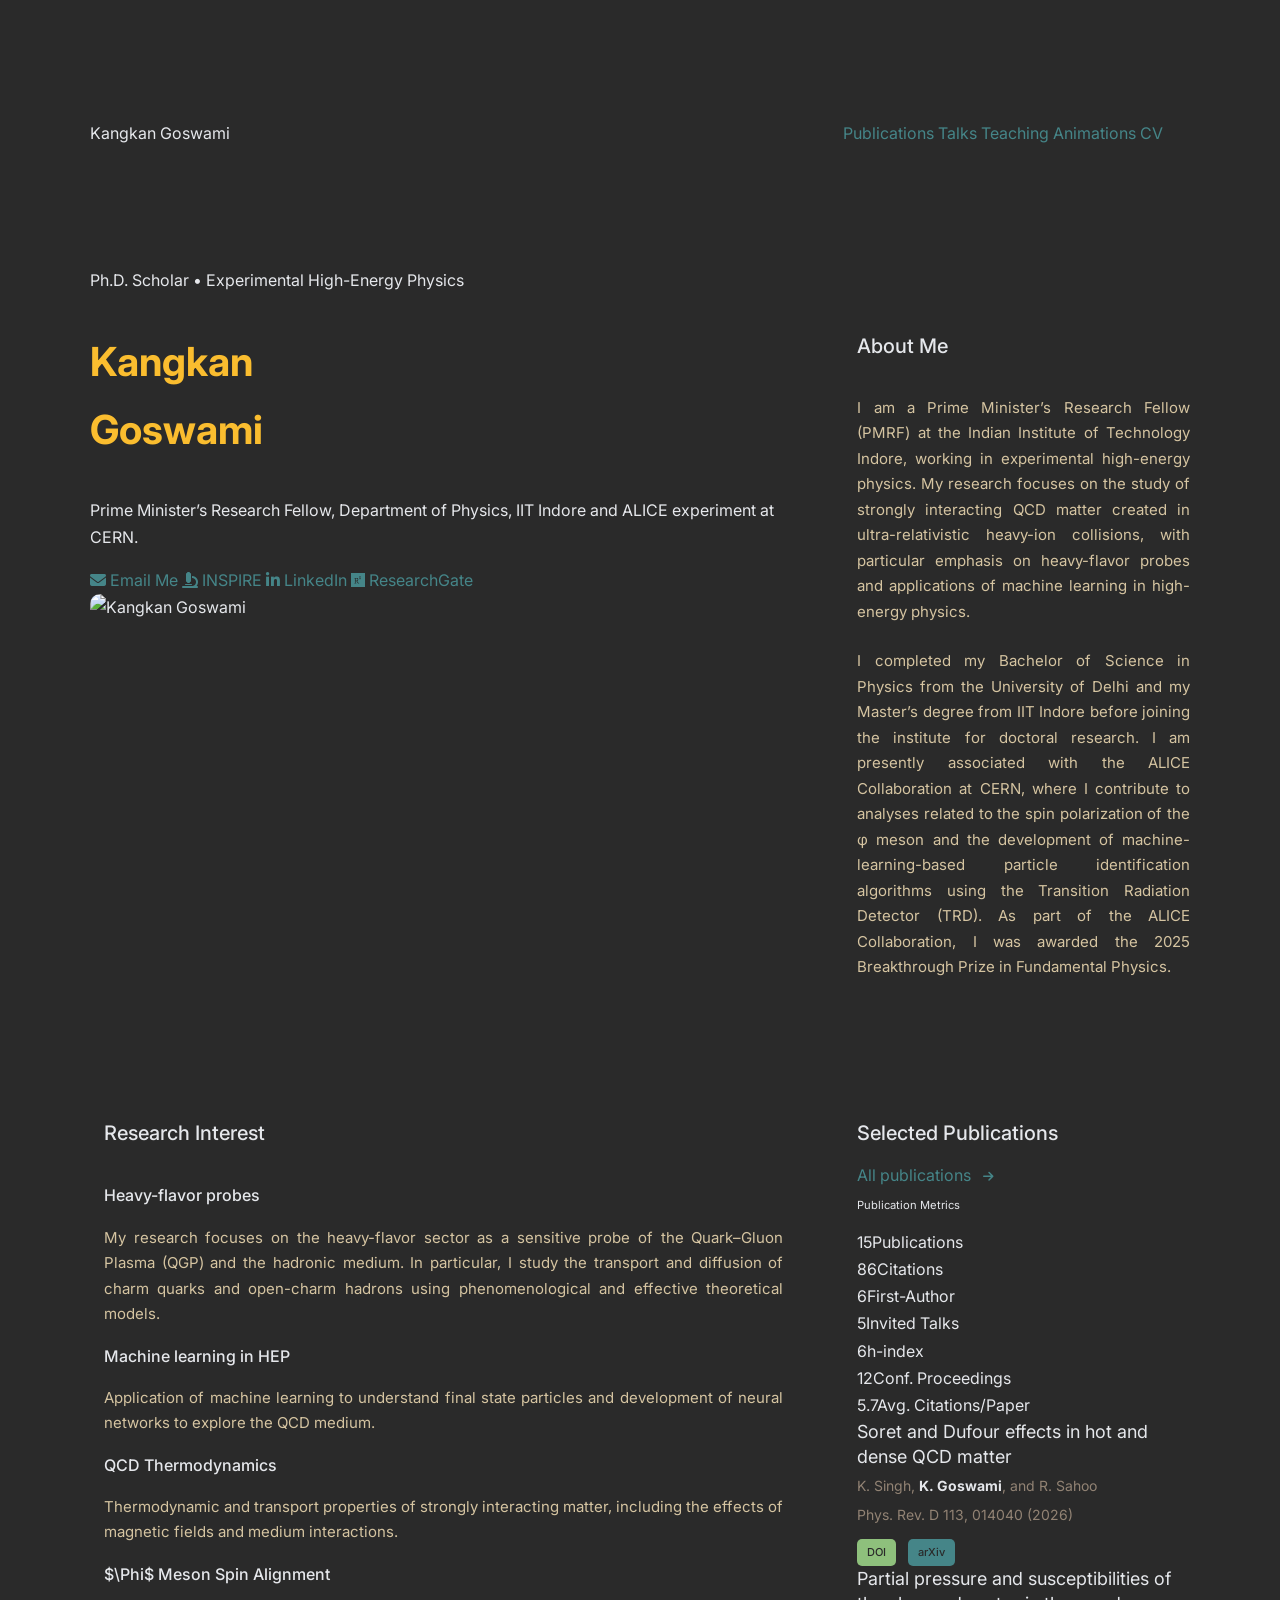
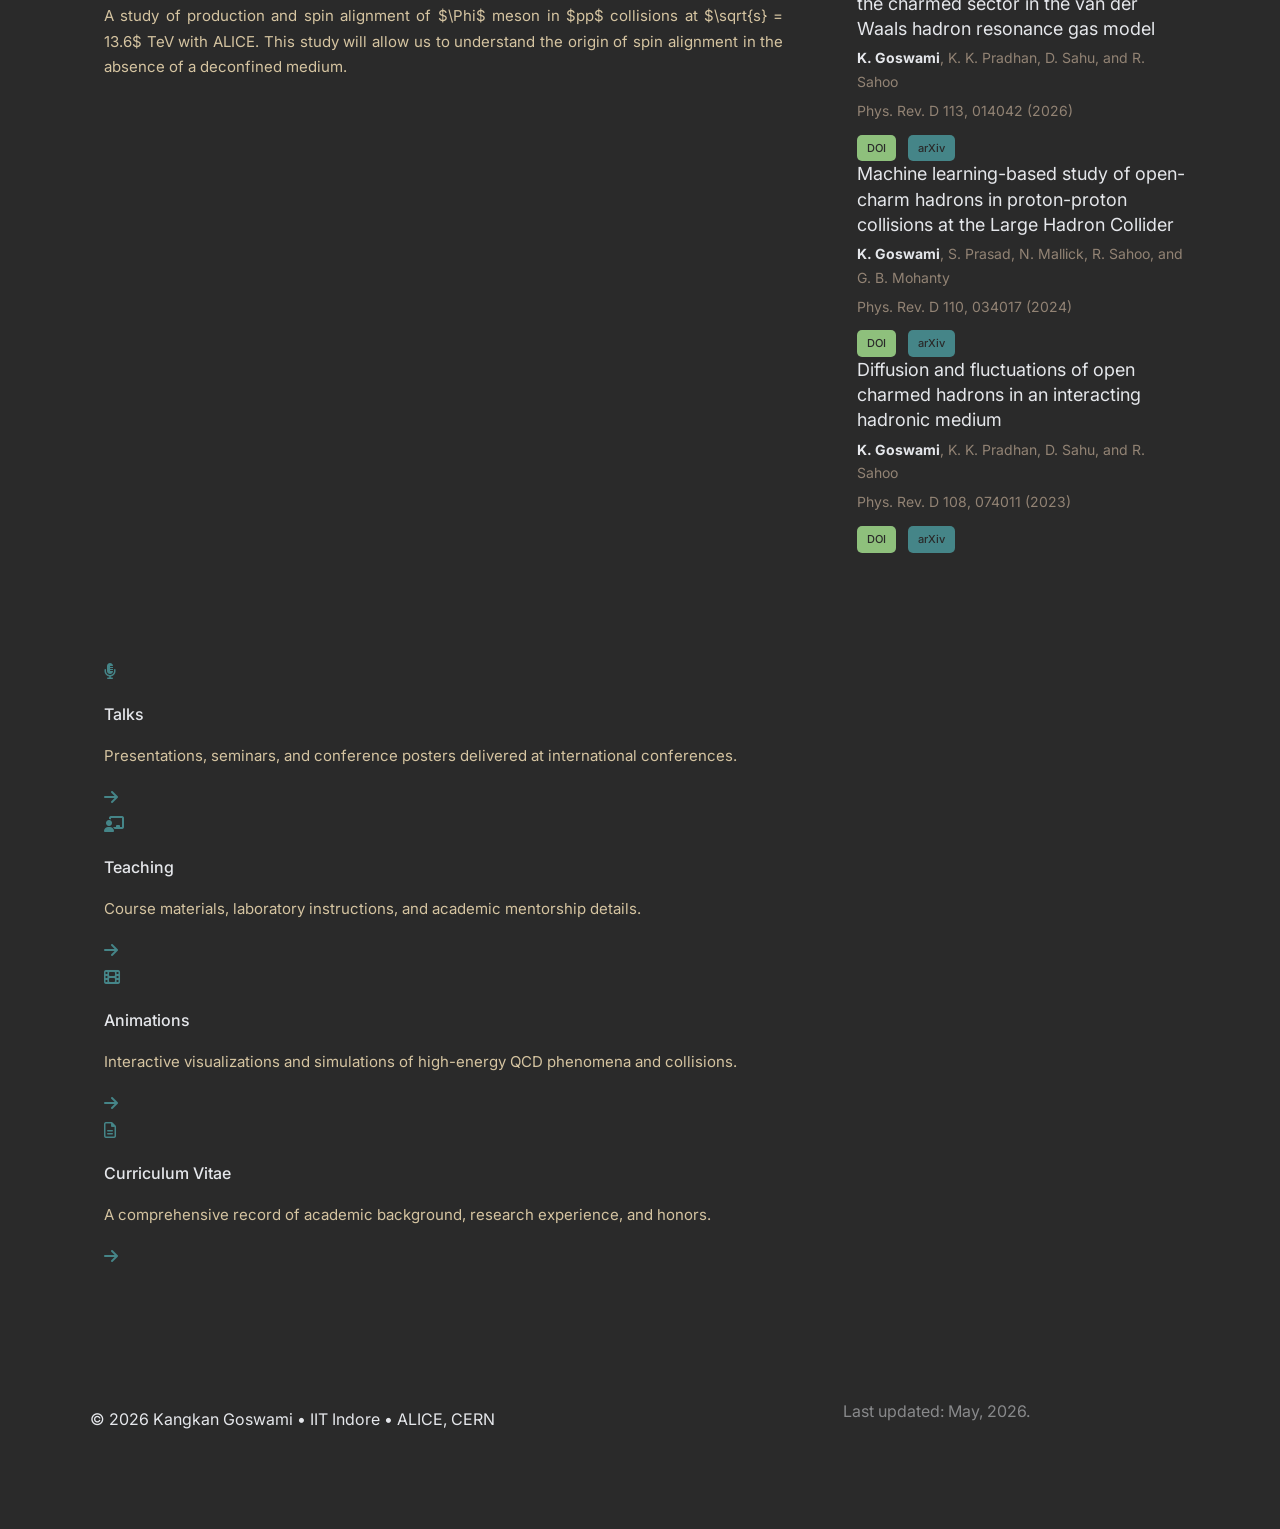
==== commit 692b2297: "Update index.html" ====
--- a/index.html
+++ b/index.html
@@ -1,130 +1,234 @@
 <!DOCTYPE html>
 <html lang="en">
 <head>
-<meta charset="UTF-8">
-<meta name="viewport" content="width=device-width, initial-scale=1">
-<title>Kangkan Goswami</title>
-
-<link href="https://fonts.googleapis.com/css2?family=Inter:wght@300;400;500;600&display=swap" rel="stylesheet">
-<link rel="stylesheet" href="https://cdnjs.cloudflare.com/ajax/libs/font-awesome/6.5.0/css/all.min.css">
-
-<link rel="stylesheet" href="styles.css">
+    <meta charset="UTF-8" />
+    <meta name="viewport" content="width=device-width, initial-scale=1.0" />
+    <title>Kangkan Goswami | Experimental High-Energy Physics</title>
+
+    <link rel="preconnect" href="https://fonts.googleapis.com">
+    <link rel="preconnect" href="https://fonts.gstatic.com" crossorigin>
+    <link href="https://fonts.googleapis.com/css2?family=Inter:wght@300;400;500;600;700&display=swap" rel="stylesheet">
+    <link rel="stylesheet" href="https://cdnjs.cloudflare.com/ajax/libs/font-awesome/6.5.0/css/all.min.css">
+    
+    <link rel="stylesheet" href="styles.css">
+
+    <link rel="stylesheet" href="https://cdn.jsdelivr.net/npm/katex@0.16.9/dist/katex.min.css">
+    <script defer src="https://cdn.jsdelivr.net/npm/katex@0.16.9/dist/katex.min.js"></script>
+    <script defer src="https://cdn.jsdelivr.net/npm/katex@0.16.9/dist/contrib/auto-render.min.js"
+        onload="renderMathInElement(document.body, {
+        delimiters: [
+            {left: '$$', right: '$$', display: true},
+            {left: '$', right: '$', display: false},
+            {left: '\\(', right: '\\)', display: false},
+            {left: '\\[', right: '\\]', display: true}
+        ],
+        throwOnError : false
+        });">
+    </script>
 </head>
-
 <body>
 
-<nav class="top-nav">
-  <div class="nav-container">
+<nav class="navbar">
+    <div class="container nav-inner">
+        <div class="logo">Kangkan Goswami</div>
+        <div class="nav-links">
+            <a href="#publications">Publications</a>
+            <a href="talks.html">Talks</a>
+            <a href="teaching.html">Teaching</a>
+            <a href="animations.html">Animations</a>
+            <a href="cv.html">CV</a>
+        </div>
+    </div>
+</nav>
+
+<main class="container">
+    <section class="hero">
+        <div class="hero-content">
+            <span class="hero-label">Ph.D. Scholar • Experimental High-Energy Physics</span>
+            <h1 class="hero-name">Kangkan<br>Goswami</h1>
+            <p class="hero-subtitle">
+                Prime Minister’s Research Fellow, Department of Physics, IIT Indore and ALICE experiment at CERN.
+            </p>
+        <div style="display: flex; gap: 12px; flex-wrap: wrap;">
+        <div class="hero-actions">
+            <a href="mailto:kangkan.goswami@cern.ch" class="btn-header-action primary-action">
+                <i class="fas fa-envelope"></i> Email Me
+            </a>
+            <a href="https://inspirehep.net/authors/2108812" target="_blank" class="btn-header-action">
+                <i class="fas fa-microscope"></i> INSPIRE
+            </a>
+            <a href="https://www.linkedin.com/in/kangkan-goswami-ab6349161/" target="_blank" class="btn-header-action">
+                <i class="fab fa-linkedin-in"></i> LinkedIn
+            </a>
+            <a href="https://www.researchgate.net/profile/Kangkan-Goswami-2" target="_blank" class="btn-header-action">
+                <i class="fab fa-researchgate"></i> ResearchGate
+            </a>
+        </div>
+        </div>
+        </div>
+        <div class="hero-image-wrapper">
+            <img src="kangkan.JPG" alt="Kangkan Goswami" class="profile-img">
+        </div>
+    </section>
+
+    <section class="section" id="about">
+        <h2 class="section-header">About Me</h2>
+        <div class="about-text" style="margin-top: 32px;">
+            <p style="margin-bottom: 24px;">
+                I am a 
+                <span class="highlight">Prime Minister’s Research Fellow</span> (PMRF) 
+                at the 
+                <span class="highlight">Indian Institute of Technology Indore</span>, 
+                working in experimental high-energy physics. My research focuses on the study of strongly interacting QCD matter created in ultra-relativistic heavy-ion collisions, with particular emphasis on heavy-flavor probes and applications of machine learning in high-energy physics.
+            </p>
+
+            <p>
+                I completed my 
+                <span class="highlight">Bachelor of Science in Physics</span> 
+                from the 
+                <span class="highlight">University of Delhi</span> 
+                and my 
+                <span class="highlight">Master’s degree</span> 
+                from 
+                <span class="highlight">IIT Indore</span> 
+                before joining the institute for doctoral research. I am presently associated with the ALICE Collaboration at CERN, where I contribute to analyses related to the spin polarization of the φ meson and the development of machine-learning-based particle identification algorithms using the Transition Radiation Detector (TRD). As part of the ALICE Collaboration, I was awarded the 
+                <span class="highlight">2025 Breakthrough Prize in Fundamental Physics</span>.
+            </p>
+        </div>
+    </section>
+
     
-    <div class="nav-left">
-      <a href="index.html" class="active">Home</a>
-      <a href="publications.html">Publications</a>
-      <a href="talks.html">Talks</a>
-      <a href="teaching.html">Teaching</a>
-      <a href="cv.html">CV</a>
+
+    <section class="section" id="research">
+        <h2 class="section-header">Research Interest</h2>
+        <div class="bento-grid" style="margin-top: 32px;">
+            <div class="bento-card" style="grid-column: span 2;">
+                <h3>Heavy-flavor probes</h3>
+                <p>My research focuses on the heavy-flavor sector as a sensitive probe of the Quark–Gluon Plasma (QGP) and the hadronic medium. In particular, I study the transport and diffusion of charm quarks and open-charm hadrons using phenomenological and effective theoretical models.</p>
+            </div>
+            <div class="bento-card">
+                <h3>Machine learning in HEP</h3>
+                <p>Application of machine learning to understand final state particles and development of neural networks to explore the QCD medium.</p>
+            </div>
+            <div class="bento-card">
+                <h3>QCD Thermodynamics</h3>
+                <p>Thermodynamic and transport properties of strongly interacting matter, including the effects of magnetic fields and medium interactions.</p>
+            </div>
+            <div class="bento-card" style="grid-column: span 2;">
+                <h3>$\Phi$ Meson Spin Alignment</h3>
+                <p>A study of production and spin alignment of $\Phi$ meson in $pp$ collisions at $\sqrt{s} = 13.6$ TeV with ALICE. This study will allow us to understand the origin of spin alignment in the absence of a deconfined medium.</p>
+            </div>
+        </div>
+    </section>
+
+    <section class="section" id="publications">
+        <div class="section-header-row">
+            <h2 class="section-header">Selected Publications</h2>
+            <a href="publications.html" class="btn-header-action">
+                    <span style="color: var(--academic-blue);"> All publications</span> <i class="fas fa-arrow-right" style="font-size: 0.75rem; margin-left: 8px;"></i>
+            </a>
+        </div>
+        
+        <div style="margin-bottom: 12px;">
+            <span class="hero-label" style="margin-bottom: 0; font-size: 0.7rem; color: var(--academic-blue);">Publication Metrics</span>
+        </div>
+
+        <div class="metrics-bar">
+            <div class="metric-item"><span class="metric-val">15</span><span class="metric-lab">Publications</span></div>
+            <div class="metric-item"><span class="metric-val">86</span><span class="metric-lab">Citations</span></div>
+            <div class="metric-item"><span class="metric-val">6</span><span class="metric-lab">First-Author</span></div>
+            <div class="metric-item"><span class="metric-val">5</span><span class="metric-lab">Invited Talks</span></div>
+            <div class="metric-item"><span class="metric-val">6</span><span class="metric-lab">h-index</span></div>
+            <div class="metric-item"><span class="metric-val">12</span><span class="metric-lab">Conf. Proceedings</span></div>
+            <div class="metric-item"><span class="metric-val">5.7</span><span class="metric-lab">Avg. Citations/Paper</span></div>
+        </div>
+
+        <div class="pub-list">
+
+            <div class="pub-item">
+                <div class="pub-title">Soret and Dufour effects in hot and dense QCD matter</div>
+                <div class="pub-authors">K. Singh, <strong>K. Goswami</strong>, and R. Sahoo</div>
+                <div class="pub-journal">Phys. Rev. D 113, 014040 (2026)</div>
+                <a href="https://doi.org/10.1103/q97t-xs31" target="blank" class="btn btn-doi">DOI</a>
+                <a href="https://arxiv.org/abs/2509.18946" target="blank" class="btn btn-arxiv">arXiv</a>
+            </div>
+
+            <div class="pub-item">
+                <div class="pub-title">Partial pressure and susceptibilities of the charmed sector in the van der Waals hadron resonance gas model</div>
+                <div class="pub-authors"><strong>K. Goswami</strong>, K. K. Pradhan, D. Sahu, and R. Sahoo</div>
+                <div class="pub-journal">Phys. Rev. D 113, 014042 (2026)</div>
+                <div class="btn-group">
+                    <a href="https://doi.org/10.1103/49ks-t17n" target="_blank" class="btn btn-doi">DOI</a>
+                    <a href="https://arxiv.org/abs/2508.07716" target="_blank" class="btn btn-arxiv">arXiv</a>
+                </div>
+            </div>
+
+            <div class="pub-item">
+                <div class="pub-title">Machine learning-based study of open-charm hadrons in proton-proton collisions at the Large Hadron Collider</div>
+                <div class="pub-authors"><strong>K. Goswami</strong>, S. Prasad, N. Mallick, R. Sahoo, and G. B. Mohanty</div>
+                <div class="pub-journal">Phys. Rev. D 110, 034017 (2024)</div>
+                <a href="https://doi.org/10.1103/PhysRevD.110.034017" target="blank" class="btn btn-doi">DOI</a>
+                <a href="https://arxiv.org/abs/2404.09839" target="_blank" class="btn btn-arxiv">arXiv</a>
+            </div>
+
+            <div class="pub-item">
+                <div class="pub-title">Diffusion and fluctuations of open charmed hadrons in an interacting hadronic medium</div>
+                <div class="pub-authors"><strong>K. Goswami</strong>, K. K. Pradhan, D. Sahu, and R. Sahoo</div>
+                <div class="pub-journal">Phys. Rev. D 108, 074011 (2023)</div>
+                <a href="https://doi.org/10.1103/PhysRevD.108.074011" target="blank" class="btn btn-doi">DOI</a>
+                <a href="https://arxiv.org/abs/2307.04396" target="_blank" class="btn btn-arxiv">arXiv</a>
+            </div>
+
+
+    </section>
+
+    <section class="section" id="explore">
+        <div class="bento-grid nav-cards">
+            <a href="talks.html" class="bento-card nav-tile">
+                <div class="tile-icon"><i class="fas fa-microphone-alt"></i></div>
+                <div class="tile-content">
+                    <h3>Talks</h3>
+                    <p>Presentations, seminars, and conference posters delivered at international conferences.</p>
+                </div>
+                <i class="fas fa-arrow-right tile-arrow"></i>
+            </a>
+
+            <a href="teaching.html" class="bento-card nav-tile">
+                <div class="tile-icon"><i class="fas fa-chalkboard-teacher"></i></div>
+                <div class="tile-content">
+                    <h3>Teaching</h3>
+                    <p>Course materials, laboratory instructions, and academic mentorship details.</p>
+                </div>
+                <i class="fas fa-arrow-right tile-arrow"></i>
+            </a>
+            
+            <a href="animations.html" class="bento-card nav-tile">
+            <div class="tile-icon"><i class="fas fa-film"></i></div>
+            <div class="tile-content">
+                <h3>Animations</h3>
+                <p>Interactive visualizations and simulations of high-energy QCD phenomena and collisions.</p>
+            </div>
+            <i class="fas fa-arrow-right tile-arrow"></i>
+            </a>
+
+            <a href="cv.html" class="bento-card nav-tile">
+                <div class="tile-icon"><i class="far fa-file-alt"></i></div>
+                <div class="tile-content">
+                    <h3>Curriculum Vitae</h3>
+                    <p>A comprehensive record of academic background, research experience, and honors.</p>
+                </div>
+                <i class="fas fa-arrow-right tile-arrow"></i>
+            </a>
+        </div>
+    </section>
+</main>
+
+<footer class="footer">
+    <div class="container">
+        <p>© 2026 Kangkan Goswami • IIT Indore • ALICE, CERN</p>
+        <p style="margin-top: 8px; opacity: 0.5;">Last updated: May, 2026.</p>
     </div>
-
-    <div class="nav-right">
-  <div class="theme-toggle-wrapper">
-    
-    <i class="fas fa-moon toggle-icon moon"></i>
-
-    <label class="theme-switch">
-      <input type="checkbox" id="themeToggle" onchange="toggleTheme()">
-      <span class="slider"></span>
-    </label>
-
-    <i class="fas fa-sun toggle-icon sun"></i>
-
-  </div>
-</div>
-
-  </div>
-</nav>
-
-<div class="container">
-
-  <!-- LEFT -->
-  <div class="main">
-
-    <h1><span>Kangkan Goswami</span> </h1>
-    <div class="subtitle">
-      Prime Minister’s Research Fellow  <br> Experimental High-Energy Physics · ALICE Experiment, CERN
-    </div>
-
-    <div class="section">
-      <h2>About</h2>
-        <p>
-        I am a Ph.D. researcher at the Indian Institute of Technology Indore, working in experimental high-energy physics. My research focuses on the properties of strongly interacting matter produced in heavy-ion collisions, with emphasis on heavy-flavor probes and the transport dynamics of the quark–gluon plasma within the ALICE experiment at CERN.
-        </p>
-    </div>
-<div class="section">
-  <h2>Research</h2>
-
-  <p>
-    My research focuses on the properties of QCD matter under extreme conditions, combining phenomenological modeling with data-driven approaches to study the underlying dynamics of strongly interacting systems.
-  </p>
-
-  <ul class="research-list">
-    <li>
-      <strong>Heavy-flavor probes</strong> — Transport and diffusion of charm quarks and open-charm hadrons, and fluctuations in the charmed sector as probes of the medium.
-    </li>
-
-    <li>
-      <strong>QCD thermodynamics</strong> — Thermodynamic and transport properties of strongly interacting matter, including the effects of magnetic fields and medium interactions.
-    </li>
-
-    <li>
-      <strong>Machine learning in HEP</strong> — Data-driven identification of heavy-flavor decay channels and separation of prompt and non-prompt components.
-    </li>
-  </ul>
-</div>
-
-  </div>
-
-  <!-- RIGHT -->
-  <div class="sidebar">
-
-    <img src="kangkan.JPG" alt="Kangkan Goswami" class="profile-img">
-
-    <div class="contact-card">
-
-      <div class="contact-title">Contact</div>
-
-      <div class="address">
-        Department of Physics<br>
-        IIT Indore, Madhya Pradesh<br>
-        India
-      </div>
-
-      <div class="contact-item">
-        <i class="fas fa-envelope"></i>
-        <a href="mailto:kangkan.goswami@cern.ch">kangkan.goswami@cern.ch</a>
-      </div>
-
-      <div class="contact-item">
-        <i class="fas fa-book"></i>
-        <a href="https://inspirehep.net/authors/2108812" target="_blank">INSPIRE-HEP</a>
-      </div>
-
-      <div class="contact-item">
-        <i class="fab fa-orcid"></i>
-        <a href="https://orcid.org/0000-0002-0476-1005" target="_blank">ORCID</a>
-      </div>
-      <div class="contact-item">
-        <i class="fab fa-linkedin"></i>
-        <a href="https://www.linkedin.com/in/kangkan-goswami-ab6349161/" 
-          target="_blank" 
-          rel="noopener noreferrer">
-          LinkedIn
-        </a>
-      </div>
-
-    </div>
-
-  </div>
-
-</div>
-<script src="theme.js"></script>
+</footer>
+
 </body>
-</html>+</html>
